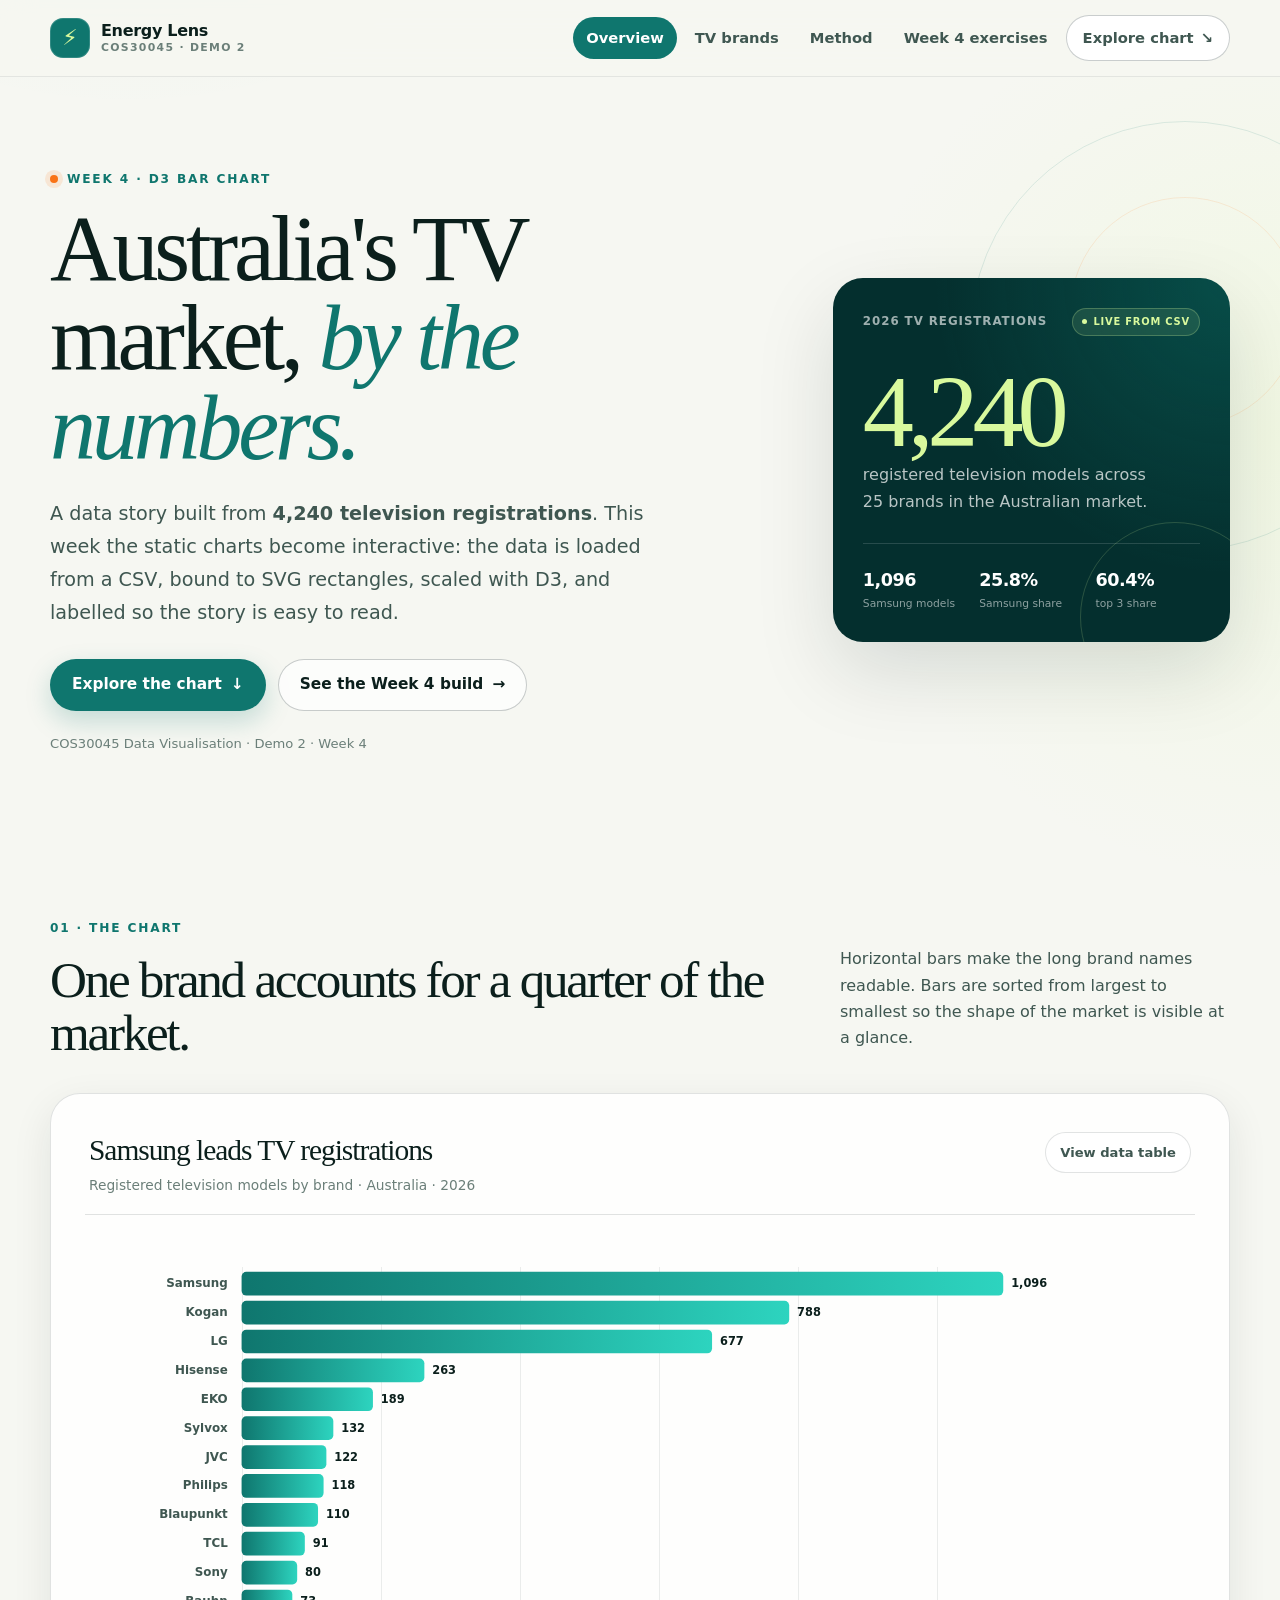
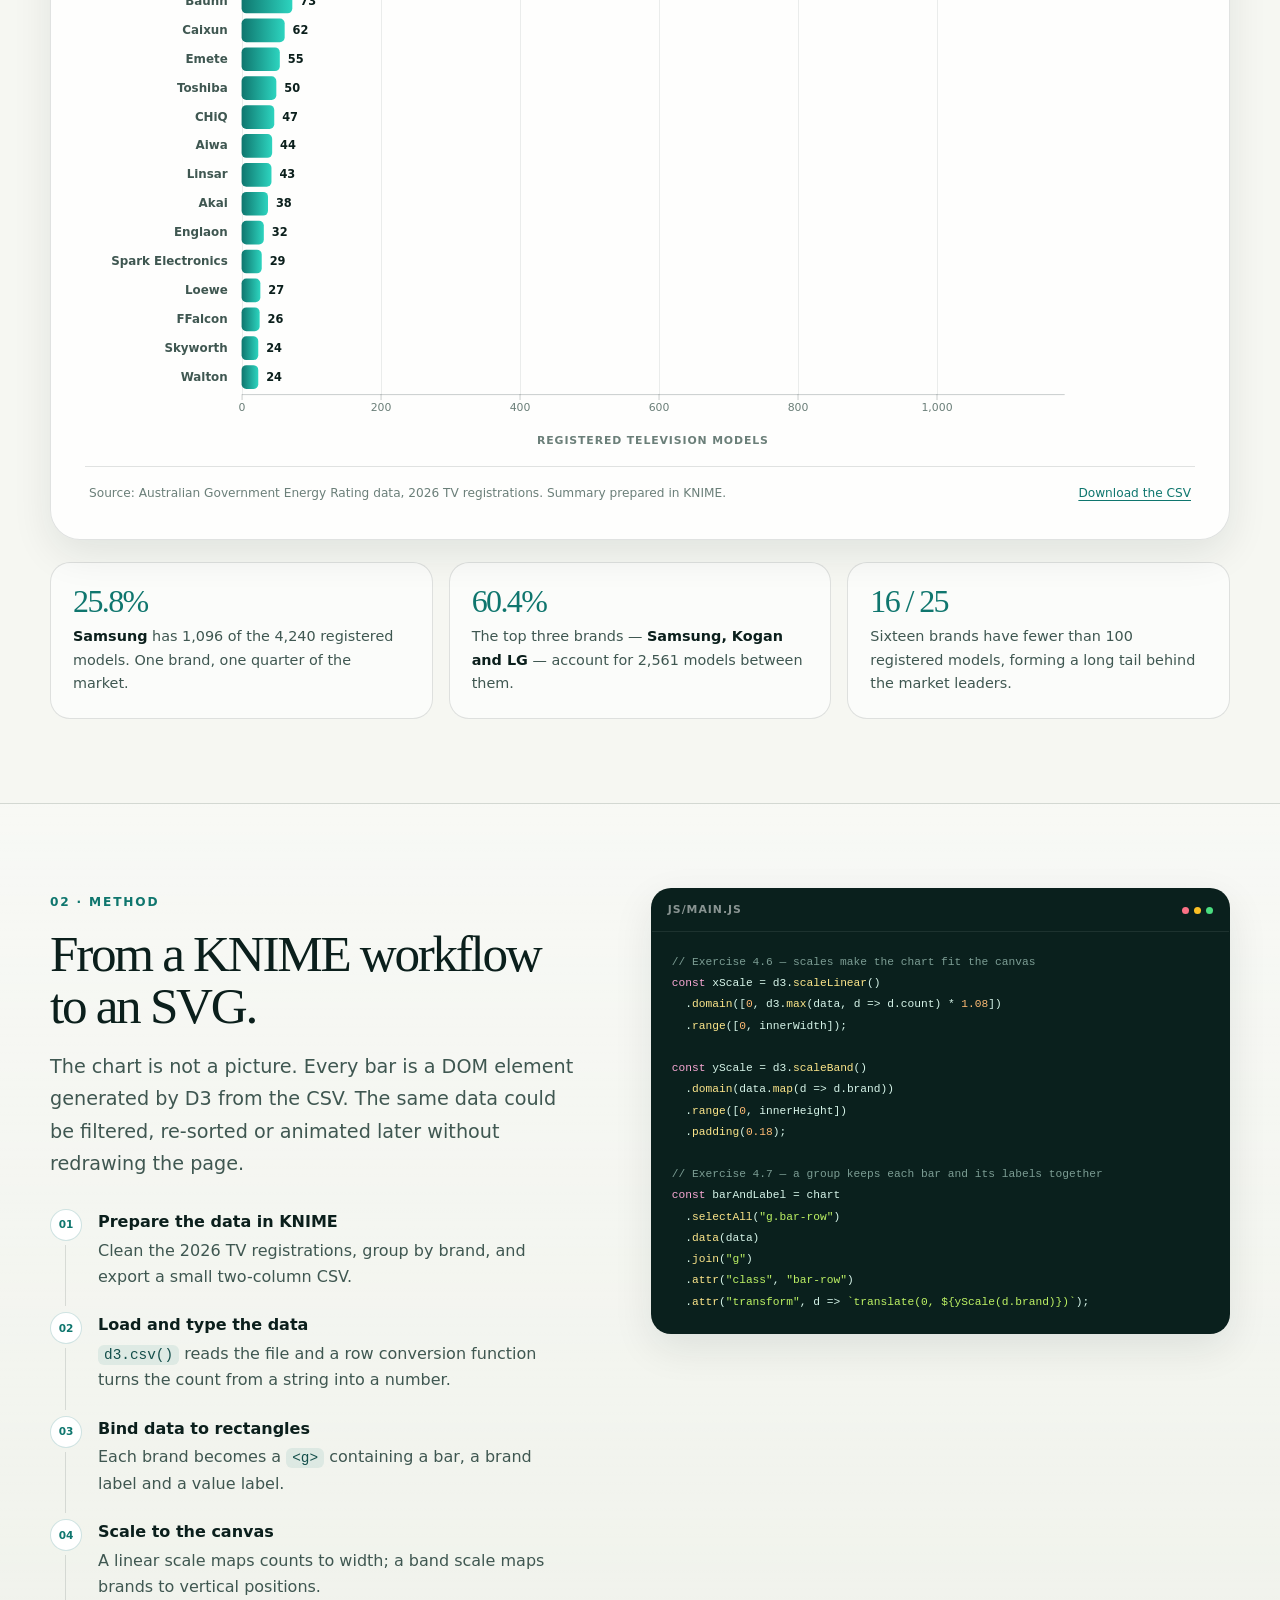
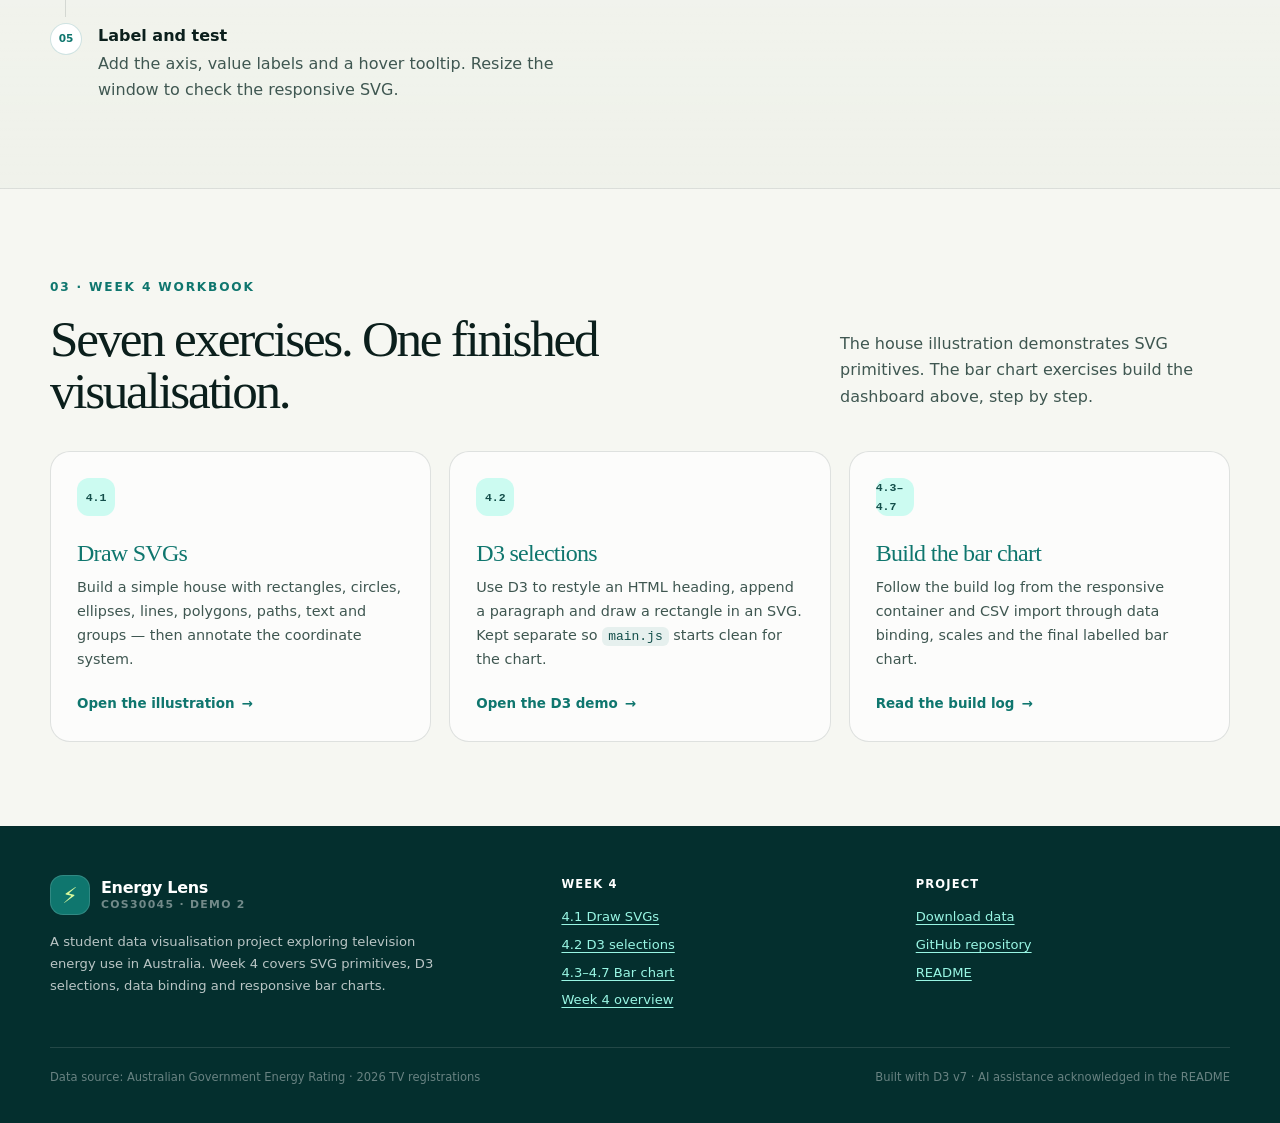
==== index.html @ c4603242 "Add dashboard, Week 4 workbook hub and documentation" ====
<!DOCTYPE html>
<html lang="en">
<head>
  <meta charset="UTF-8">
  <meta name="viewport" content="width=device-width, initial-scale=1.0">
  <meta name="description" content="Energy Lens — a COS30045 Data Visualisation project exploring television energy registrations in Australia with D3.">
  <title>Energy Lens | Australia's TV market in data</title>
  <link rel="stylesheet" href="style.css">
  <link rel="icon" href="assets/favicon.svg" type="image/svg+xml">
</head>
<body>
  <a class="skip-link" href="#main">Skip to content</a>

  <header class="site-header">
    <div class="container nav">
      <a class="brand" href="index.html" aria-label="Energy Lens home">
        <span class="brand-mark" aria-hidden="true">⚡</span>
        <span>
          <span class="brand-name">Energy Lens</span>
          <span class="brand-sub">COS30045 · Demo 2</span>
        </span>
      </a>
      <nav class="nav-links" aria-label="Primary navigation">
        <a href="#overview" aria-current="page">Overview</a>
        <a href="#brand-chart">TV brands</a>
        <a href="#method">Method</a>
        <a href="exercises/index.html">Week 4 exercises</a>
        <a class="nav-cta" href="#brand-chart">Explore chart <span aria-hidden="true">↘</span></a>
      </nav>
    </div>
  </header>

  <main id="main">
    <!-- ======================================================
         Hero
         ====================================================== -->
    <section class="hero" id="overview">
      <div class="container hero-grid">
        <div>
          <p class="eyebrow"><span class="pulse-dot" aria-hidden="true"></span> Week 4 · D3 bar chart</p>
          <h1>Australia's TV market, <em>by the numbers.</em></h1>
          <p class="hero-copy">
            A data story built from <strong>4,240 television registrations</strong>. This week the static
            charts become interactive: the data is loaded from a CSV, bound to SVG rectangles, scaled
            with D3, and labelled so the story is easy to read.
          </p>
          <div class="hero-actions">
            <a class="button button-primary" href="#brand-chart">Explore the chart <span aria-hidden="true">↓</span></a>
            <a class="button button-ghost" href="exercises/index.html">See the Week 4 build <span aria-hidden="true">→</span></a>
          </div>
          <p class="hero-note">COS30045 Data Visualisation · Demo 2 · Week 4</p>
        </div>

        <aside class="hero-card" aria-label="Dataset summary">
          <div class="hero-card-top">
            <span>2026 TV registrations</span>
            <span class="status-pill">Live from CSV</span>
          </div>
          <div class="hero-big-number" id="hero-total">4,240</div>
          <p>registered television models across <span id="hero-brand-count">25</span> brands in the Australian market.</p>
          <div class="mini-stats">
            <div>
              <span id="hero-top-count">1,096</span>
              <small>Samsung models</small>
            </div>
            <div>
              <span id="hero-top-share">25.8%</span>
              <small>Samsung share</small>
            </div>
            <div>
              <span id="hero-top3-share">60.4%</span>
              <small>top 3 share</small>
            </div>
          </div>
        </aside>
      </div>
    </section>

    <!-- ======================================================
         Chart
         ====================================================== -->
    <section class="section" id="brand-chart">
      <div class="container">
        <div class="section-heading">
          <div>
            <p class="section-kicker">01 · The chart</p>
            <h2>One brand accounts for a quarter of the market.</h2>
          </div>
          <p class="section-lede">
            Horizontal bars make the long brand names readable. Bars are sorted from largest to
            smallest so the shape of the market is visible at a glance.
          </p>
        </div>

        <figure class="chart-card">
          <div class="chart-header">
            <div>
              <h3>Samsung leads TV registrations</h3>
              <p>Registered television models by brand · Australia · 2026</p>
            </div>
            <div class="chart-actions">
              <button class="chip-button" id="toggle-table" type="button" aria-expanded="false" aria-controls="data-table-wrap">
                View data table
              </button>
            </div>
          </div>

          <div class="responsive-svg-container" id="chart-container">
            <div class="chart-loading" id="chart-loading">Loading TV registration data…</div>
          </div>

          <div class="chart-tooltip" id="chart-tooltip" role="status" aria-live="polite"></div>

          <div class="data-table-wrap" id="data-table-wrap" hidden></div>

          <figcaption>
            <span>Source: Australian Government Energy Rating data, 2026 TV registrations. Summary prepared in KNIME.</span>
            <a href="data/tvBrandCount.csv" download>Download the CSV</a>
          </figcaption>
        </figure>

        <div class="insight-grid">
          <article class="insight-card">
            <span class="insight-number">25.8%</span>
            <p><strong>Samsung</strong> has 1,096 of the 4,240 registered models. One brand, one quarter of the market.</p>
          </article>
          <article class="insight-card">
            <span class="insight-number">60.4%</span>
            <p>The top three brands — <strong>Samsung, Kogan and LG</strong> — account for 2,561 models between them.</p>
          </article>
          <article class="insight-card">
            <span class="insight-number">16 / 25</span>
            <p>Sixteen brands have fewer than 100 registered models, forming a long tail behind the market leaders.</p>
          </article>
        </div>
      </div>
    </section>

    <!-- ======================================================
         Method
         ====================================================== -->
    <section class="section section-alt" id="method">
      <div class="container method-grid">
        <div>
          <p class="section-kicker">02 · Method</p>
          <h2>From a KNIME workflow to an SVG.</h2>
          <p class="lede">
            The chart is not a picture. Every bar is a DOM element generated by D3 from the CSV.
            The same data could be filtered, re-sorted or animated later without redrawing the page.
          </p>

          <ol class="process-list">
            <li>
              <strong>Prepare the data in KNIME</strong>
              Clean the 2026 TV registrations, group by brand, and export a small two-column CSV.
            </li>
            <li>
              <strong>Load and type the data</strong>
              <code>d3.csv()</code> reads the file and a row conversion function turns the count from a string into a number.
            </li>
            <li>
              <strong>Bind data to rectangles</strong>
              Each brand becomes a <code>&lt;g&gt;</code> containing a bar, a brand label and a value label.
            </li>
            <li>
              <strong>Scale to the canvas</strong>
              A linear scale maps counts to width; a band scale maps brands to vertical positions.
            </li>
            <li>
              <strong>Label and test</strong>
              Add the axis, value labels and a hover tooltip. Resize the window to check the responsive SVG.
            </li>
          </ol>
        </div>

        <div class="code-card">
          <div class="code-card-top">
            <span>js/main.js</span>
            <span class="code-dots" aria-hidden="true"><i></i><i></i><i></i></span>
          </div>
          <pre><code><span class="code-comment">// Exercise 4.6 — scales make the chart fit the canvas</span>
<span class="code-keyword">const</span> xScale = d3.<span class="code-function">scaleLinear</span>()
  .<span class="code-function">domain</span>([<span class="code-number">0</span>, d3.<span class="code-function">max</span>(data, d =&gt; d.count) * <span class="code-number">1.08</span>])
  .<span class="code-function">range</span>([<span class="code-number">0</span>, innerWidth]);

<span class="code-keyword">const</span> yScale = d3.<span class="code-function">scaleBand</span>()
  .<span class="code-function">domain</span>(data.<span class="code-function">map</span>(d =&gt; d.brand))
  .<span class="code-function">range</span>([<span class="code-number">0</span>, innerHeight])
  .<span class="code-function">padding</span>(<span class="code-number">0.18</span>);

<span class="code-comment">// Exercise 4.7 — a group keeps each bar and its labels together</span>
<span class="code-keyword">const</span> barAndLabel = chart
  .<span class="code-function">selectAll</span>(<span class="code-string">"g.bar-row"</span>)
  .<span class="code-function">data</span>(data)
  .<span class="code-function">join</span>(<span class="code-string">"g"</span>)
  .<span class="code-function">attr</span>(<span class="code-string">"class"</span>, <span class="code-string">"bar-row"</span>)
  .<span class="code-function">attr</span>(<span class="code-string">"transform"</span>, d =&gt; <span class="code-string">`translate(0, ${yScale(d.brand)})`</span>);</code></pre>
        </div>
      </div>
    </section>

    <!-- ======================================================
         Week 4 exercise cards
         ====================================================== -->
    <section class="section" id="exercises">
      <div class="container">
        <div class="section-heading">
          <div>
            <p class="section-kicker">03 · Week 4 workbook</p>
            <h2>Seven exercises. One finished visualisation.</h2>
          </div>
          <p class="section-lede">
            The house illustration demonstrates SVG primitives. The bar chart exercises build the
            dashboard above, step by step.
          </p>
        </div>

        <div class="exercise-grid">
          <a class="exercise-card" href="exercises/exercise-4.1.html">
            <span class="exercise-number">4.1</span>
            <h3>Draw SVGs</h3>
            <p>Build a simple house with rectangles, circles, ellipses, lines, polygons, paths, text and groups — then annotate the coordinate system.</p>
            <span class="card-link">Open the illustration</span>
          </a>

          <a class="exercise-card" href="exercises/exercise-4.2.html">
            <span class="exercise-number">4.2</span>
            <h3>D3 selections</h3>
            <p>Use D3 to restyle an HTML heading, append a paragraph and draw a rectangle in an SVG. Kept separate so <code>main.js</code> starts clean for the chart.</p>
            <span class="card-link">Open the D3 demo</span>
          </a>

          <a class="exercise-card" href="exercises/exercise-4.3-4.7.html">
            <span class="exercise-number">4.3–4.7</span>
            <h3>Build the bar chart</h3>
            <p>Follow the build log from the responsive container and CSV import through data binding, scales and the final labelled bar chart.</p>
            <span class="card-link">Read the build log</span>
          </a>
        </div>
      </div>
    </section>
  </main>

  <footer class="site-footer">
    <div class="container">
      <div class="footer-grid">
        <div>
          <a class="brand" href="index.html">
            <span class="brand-mark" aria-hidden="true">⚡</span>
            <span>
              <span class="brand-name">Energy Lens</span>
              <span class="brand-sub">COS30045 · Demo 2</span>
            </span>
          </a>
          <p>
            A student data visualisation project exploring television energy use in Australia.
            Week 4 covers SVG primitives, D3 selections, data binding and responsive bar charts.
          </p>
        </div>
        <div>
          <h4>Week 4</h4>
          <ul>
            <li><a href="exercises/exercise-4.1.html">4.1 Draw SVGs</a></li>
            <li><a href="exercises/exercise-4.2.html">4.2 D3 selections</a></li>
            <li><a href="exercises/exercise-4.3-4.7.html">4.3–4.7 Bar chart</a></li>
            <li><a href="exercises/index.html">Week 4 overview</a></li>
          </ul>
        </div>
        <div>
          <h4>Project</h4>
          <ul>
            <li><a href="data/tvBrandCount.csv" download>Download data</a></li>
            <li><a href="https://github.com/hung7405/COS30045-Data-Viz-demo-2" target="_blank" rel="noreferrer">GitHub repository</a></li>
            <li><a href="README.md">README</a></li>
          </ul>
        </div>
      </div>
      <div class="footer-bottom">
        <span>Data source: Australian Government Energy Rating · 2026 TV registrations</span>
        <span>Built with D3 v7 · AI assistance acknowledged in the README</span>
      </div>
    </div>
  </footer>

  <script src="js/d3.v7.min.js"></script>
  <script src="js/main.js"></script>
</body>
</html>
---- style.css ----
/* ============================================================
   COS30045 Data Visualisation — Demo 2
   Shared styles for the Energy Lens site and Week 4 exercises
   ============================================================ */

:root {
  --ink: #0b1f1c;
  --ink-soft: #3f5751;
  --ink-faint: #6b7f79;
  --paper: #f6f7f2;
  --paper-deep: #ecefe6;
  --white: #ffffff;
  --teal-950: #042f2e;
  --teal-900: #134e4a;
  --teal-700: #0f766e;
  --teal-500: #14b8a6;
  --teal-200: #99f6e4;
  --teal-100: #ccfbf1;
  --lime: #d9f99d;
  --lime-deep: #a3e635;
  --orange: #f97316;
  --orange-soft: #ffedd5;
  --sky: #e0f2fe;
  --line: rgba(11, 31, 28, 0.12);
  --line-strong: rgba(11, 31, 28, 0.22);
  --shadow-sm: 0 1px 2px rgba(11, 31, 28, 0.05);
  --shadow-md: 0 14px 40px rgba(11, 31, 28, 0.09);
  --shadow-lg: 0 30px 80px rgba(11, 31, 28, 0.13);
  --radius-sm: 12px;
  --radius-md: 20px;
  --radius-lg: 30px;
  --font-sans: "Segoe UI Variable", "Segoe UI", system-ui, -apple-system, BlinkMacSystemFont, Arial, sans-serif;
  --font-display: Georgia, "Times New Roman", serif;
  --font-mono: "Cascadia Code", "SFMono-Regular", Consolas, "Liberation Mono", monospace;
  --max-width: 1180px;
}

*,
*::before,
*::after {
  box-sizing: border-box;
}

html {
  scroll-behavior: smooth;
  scroll-padding-top: 92px;
}

body {
  margin: 0;
  background:
    radial-gradient(circle at 10% -10%, rgba(20, 184, 166, 0.09), transparent 34rem),
    radial-gradient(circle at 100% 10%, rgba(217, 249, 157, 0.18), transparent 28rem),
    var(--paper);
  color: var(--ink);
  font-family: var(--font-sans);
  font-size: 16px;
  line-height: 1.65;
  -webkit-font-smoothing: antialiased;
  text-rendering: optimizeLegibility;
}

img,
svg {
  max-width: 100%;
}

img {
  height: auto;
}

a {
  color: var(--teal-700);
  text-decoration-thickness: 1px;
  text-underline-offset: 3px;
}

a:hover {
  color: var(--teal-900);
}

button,
input,
select {
  font: inherit;
}

:focus-visible {
  outline: 3px solid var(--orange);
  outline-offset: 3px;
}

.container {
  width: min(var(--max-width), calc(100% - 40px));
  margin-inline: auto;
}

.skip-link {
  position: absolute;
  top: -100px;
  left: 16px;
  z-index: 200;
  padding: 10px 16px;
  border-radius: 999px;
  background: var(--ink);
  color: var(--white);
  text-decoration: none;
}

.skip-link:focus {
  top: 16px;
  color: var(--white);
}

/* ------------------------------------------------------------
   Header and navigation
   ------------------------------------------------------------ */

.site-header {
  position: sticky;
  top: 0;
  z-index: 100;
  border-bottom: 1px solid rgba(11, 31, 28, 0.08);
  background: rgba(246, 247, 242, 0.86);
  backdrop-filter: blur(16px);
  -webkit-backdrop-filter: blur(16px);
}

.nav {
  display: flex;
  min-height: 76px;
  align-items: center;
  justify-content: space-between;
  gap: 24px;
}

.brand {
  display: inline-flex;
  align-items: center;
  gap: 11px;
  color: var(--ink);
  text-decoration: none;
  line-height: 1.05;
}

.brand-mark {
  display: grid;
  width: 40px;
  height: 40px;
  place-items: center;
  border-radius: 13px;
  background: var(--teal-700);
  color: var(--lime);
  font-size: 22px;
  box-shadow: inset 0 0 0 1px rgba(255, 255, 255, 0.14);
}

.brand-name {
  display: block;
  font-weight: 750;
  letter-spacing: -0.02em;
}

.brand-sub {
  display: block;
  margin-top: 2px;
  color: var(--ink-faint);
  font-size: 0.68rem;
  font-weight: 600;
  letter-spacing: 0.12em;
  text-transform: uppercase;
}

.nav-links {
  display: flex;
  align-items: center;
  gap: 5px;
}

.nav-links a {
  padding: 9px 13px;
  border-radius: 999px;
  color: var(--ink-soft);
  font-size: 0.92rem;
  font-weight: 600;
  text-decoration: none;
  transition: background 160ms ease, color 160ms ease;
}

.nav-links a:hover {
  background: rgba(15, 118, 110, 0.08);
  color: var(--teal-900);
}

.nav-links a[aria-current="page"] {
  background: var(--teal-700);
  color: var(--white);
}

.nav-cta {
  display: inline-flex;
  align-items: center;
  gap: 7px;
  padding: 10px 16px !important;
  border: 1px solid var(--line-strong);
  background: var(--white);
}

/* ------------------------------------------------------------
   Typography and shared blocks
   ------------------------------------------------------------ */

.eyebrow,
.section-kicker {
  display: inline-flex;
  align-items: center;
  gap: 9px;
  margin: 0 0 16px;
  color: var(--teal-700);
  font-size: 0.76rem;
  font-weight: 800;
  letter-spacing: 0.15em;
  text-transform: uppercase;
}

.pulse-dot {
  width: 8px;
  height: 8px;
  border-radius: 999px;
  background: var(--orange);
  box-shadow: 0 0 0 5px rgba(249, 115, 22, 0.13);
}

h1,
h2,
h3,
h4,
p {
  margin-top: 0;
}

h1,
h2 {
  font-family: var(--font-display);
  font-weight: 500;
  letter-spacing: -0.045em;
}

h1 {
  margin-bottom: 24px;
  font-size: clamp(3rem, 7.2vw, 6.15rem);
  line-height: 0.97;
}

h1 em {
  color: var(--teal-700);
  font-style: italic;
}

h2 {
  margin-bottom: 18px;
  font-size: clamp(2rem, 4vw, 3.45rem);
  line-height: 1.02;
}

h3 {
  margin-bottom: 8px;
  font-size: 1.24rem;
  line-height: 1.25;
  letter-spacing: -0.02em;
}

.lede {
  max-width: 62ch;
  color: var(--ink-soft);
  font-size: clamp(1.05rem, 1.5vw, 1.22rem);
  line-height: 1.7;
}

.muted {
  color: var(--ink-faint);
}

.section {
  padding: 84px 0;
}

.section-tight {
  padding: 56px 0;
}

.section-alt {
  border-block: 1px solid var(--line);
  background:
    linear-gradient(180deg, rgba(255, 255, 255, 0.62), rgba(255, 255, 255, 0.18)),
    var(--paper-deep);
}

.section-heading {
  display: flex;
  align-items: end;
  justify-content: space-between;
  gap: 40px;
  margin-bottom: 34px;
}

.section-heading h2 {
  max-width: 780px;
  margin-bottom: 0;
}

.section-heading .section-lede {
  max-width: 390px;
  margin: 0 0 7px;
  color: var(--ink-soft);
}

.section-heading--stack {
  display: block;
}

.section-heading--stack .section-lede {
  margin-top: 18px;
}

/* ------------------------------------------------------------
   Buttons and chips
   ------------------------------------------------------------ */

.button {
  display: inline-flex;
  min-height: 48px;
  align-items: center;
  justify-content: center;
  gap: 9px;
  padding: 12px 21px;
  border: 1px solid transparent;
  border-radius: 999px;
  font-size: 0.96rem;
  font-weight: 750;
  text-decoration: none;
  transition: transform 160ms ease, box-shadow 160ms ease, background 160ms ease;
}

.button:hover {
  transform: translateY(-2px);
}

.button-primary {
  background: var(--teal-700);
  color: var(--white);
  box-shadow: 0 10px 26px rgba(15, 118, 110, 0.22);
}

.button-primary:hover {
  background: var(--teal-900);
  color: var(--white);
  box-shadow: 0 14px 32px rgba(15, 118, 110, 0.28);
}

.button-ghost {
  border-color: var(--line-strong);
  background: rgba(255, 255, 255, 0.7);
  color: var(--ink);
}

.button-ghost:hover {
  background: var(--white);
  color: var(--ink);
}

.chip-button {
  display: inline-flex;
  align-items: center;
  gap: 8px;
  padding: 9px 14px;
  border: 1px solid var(--line);
  border-radius: 999px;
  background: var(--white);
  color: var(--ink-soft);
  font-size: 0.82rem;
  font-weight: 750;
  cursor: pointer;
  transition: border-color 160ms ease, color 160ms ease, background 160ms ease;
}

.chip-button:hover {
  border-color: var(--teal-500);
  background: var(--teal-100);
  color: var(--teal-900);
}

.chip-button[aria-pressed="true"] {
  border-color: var(--teal-700);
  background: var(--teal-700);
  color: var(--white);
}

.tag {
  display: inline-flex;
  align-items: center;
  gap: 6px;
  padding: 5px 10px;
  border-radius: 999px;
  background: var(--teal-100);
  color: var(--teal-900);
  font-size: 0.7rem;
  font-weight: 800;
  letter-spacing: 0.06em;
  text-transform: uppercase;
}

.tag--orange {
  background: var(--orange-soft);
  color: #9a3412;
}

.tag--lime {
  background: var(--lime);
  color: #365314;
}

/* ------------------------------------------------------------
   Hero
   ------------------------------------------------------------ */

.hero {
  position: relative;
  overflow: hidden;
  padding: 88px 0 76px;
}

.hero::before {
  position: absolute;
  top: 44px;
  right: -120px;
  width: 430px;
  height: 430px;
  border: 1px solid rgba(15, 118, 110, 0.12);
  border-radius: 50%;
  content: "";
  pointer-events: none;
}

.hero::after {
  position: absolute;
  top: 120px;
  right: -20px;
  width: 230px;
  height: 230px;
  border: 1px solid rgba(249, 115, 22, 0.12);
  border-radius: 50%;
  content: "";
  pointer-events: none;
}

.hero-grid {
  position: relative;
  z-index: 1;
  display: grid;
  grid-template-columns: minmax(0, 1.28fr) minmax(300px, 0.72fr);
  align-items: center;
  gap: clamp(36px, 6vw, 88px);
}

.hero-copy {
  max-width: 640px;
  margin-bottom: 30px;
  color: var(--ink-soft);
  font-size: clamp(1.04rem, 1.5vw, 1.22rem);
  line-height: 1.72;
}

.hero-actions {
  display: flex;
  flex-wrap: wrap;
  gap: 12px;
}

.hero-note {
  margin: 22px 0 0;
  color: var(--ink-faint);
  font-size: 0.82rem;
}

.hero-card {
  position: relative;
  overflow: hidden;
  padding: 30px;
  border-radius: var(--radius-lg);
  background:
    radial-gradient(circle at 100% 0%, rgba(20, 184, 166, 0.22), transparent 55%),
    var(--teal-950);
  color: var(--white);
  box-shadow: var(--shadow-lg);
}

.hero-card::after {
  position: absolute;
  right: -40px;
  bottom: -70px;
  width: 190px;
  height: 190px;
  border: 1px solid rgba(217, 249, 157, 0.18);
  border-radius: 50%;
  content: "";
}

.hero-card-top {
  display: flex;
  align-items: center;
  justify-content: space-between;
  gap: 12px;
  color: rgba(255, 255, 255, 0.62);
  font-size: 0.74rem;
  font-weight: 750;
  letter-spacing: 0.08em;
  text-transform: uppercase;
}

.status-pill {
  display: inline-flex;
  align-items: center;
  gap: 6px;
  padding: 5px 9px;
  border: 1px solid rgba(217, 249, 157, 0.24);
  border-radius: 999px;
  background: rgba(217, 249, 157, 0.1);
  color: var(--lime);
  font-size: 0.62rem;
  letter-spacing: 0.08em;
  white-space: nowrap;
}

.status-pill::before {
  width: 5px;
  height: 5px;
  border-radius: 999px;
  background: var(--lime);
  content: "";
}

.hero-big-number {
  margin: 30px 0 4px;
  color: var(--lime);
  font-family: var(--font-display);
  font-size: clamp(4.3rem, 9vw, 6.4rem);
  font-weight: 500;
  letter-spacing: -0.06em;
  line-height: 0.9;
}

.hero-card p {
  max-width: 30ch;
  margin-bottom: 28px;
  color: rgba(255, 255, 255, 0.72);
}

.mini-stats {
  position: relative;
  z-index: 1;
  display: grid;
  grid-template-columns: repeat(3, 1fr);
  gap: 12px;
  padding-top: 22px;
  border-top: 1px solid rgba(255, 255, 255, 0.14);
}

.mini-stats span {
  display: block;
  color: var(--white);
  font-size: 1.1rem;
  font-weight: 800;
  letter-spacing: -0.03em;
}

.mini-stats small {
  display: block;
  margin-top: 2px;
  color: rgba(255, 255, 255, 0.55);
  font-size: 0.67rem;
  line-height: 1.35;
}

/* ------------------------------------------------------------
   Chart
   ------------------------------------------------------------ */

.chart-card {
  position: relative;
  margin: 0;
  padding: clamp(18px, 3vw, 34px);
  border: 1px solid var(--line);
  border-radius: var(--radius-lg);
  background: rgba(255, 255, 255, 0.82);
  box-shadow: var(--shadow-md);
}

.chart-header {
  display: flex;
  align-items: start;
  justify-content: space-between;
  gap: 24px;
  margin-bottom: 8px;
  padding: 4px 4px 18px;
  border-bottom: 1px solid var(--line);
}

.chart-header h3 {
  margin-bottom: 5px;
  font-family: var(--font-display);
  font-size: clamp(1.45rem, 2.3vw, 2rem);
  font-weight: 500;
  letter-spacing: -0.035em;
}

.chart-header p {
  margin: 0;
  color: var(--ink-faint);
  font-size: 0.86rem;
}

.chart-actions {
  display: flex;
  flex-wrap: wrap;
  justify-content: end;
  gap: 8px;
}

.responsive-svg-container {
  width: 100%;
  max-width: 1200px;
  margin-inline: auto;
}

#chart-container {
  position: relative;
  min-height: 320px;
  padding-top: 6px;
}

#bar-chart {
  display: block;
  width: 100%;
  height: auto;
  overflow: visible;
}

.chart-loading {
  display: grid;
  min-height: 360px;
  place-items: center;
  color: var(--ink-faint);
  font-size: 0.92rem;
}

.chart-loading::before {
  width: 28px;
  height: 28px;
  margin-bottom: 12px;
  border: 2px solid var(--teal-100);
  border-top-color: var(--teal-700);
  border-radius: 50%;
  content: "";
  animation: spin 800ms linear infinite;
}

.chart-error {
  padding: 24px;
  border: 1px solid #fecaca;
  border-radius: var(--radius-sm);
  background: #fef2f2;
  color: #991b1b;
}

@keyframes spin {
  to {
    transform: rotate(360deg);
  }
}

.chart-card figcaption {
  display: flex;
  flex-wrap: wrap;
  justify-content: space-between;
  gap: 8px 24px;
  margin-top: 4px;
  padding: 16px 4px 2px;
  border-top: 1px solid var(--line);
  color: var(--ink-faint);
  font-size: 0.76rem;
}

.chart-tooltip {
  position: absolute;
  z-index: 20;
  max-width: 230px;
  padding: 10px 12px;
  border: 1px solid rgba(11, 31, 28, 0.08);
  border-radius: 10px;
  background: var(--ink);
  color: var(--white);
  box-shadow: var(--shadow-md);
  font-size: 0.78rem;
  line-height: 1.45;
  opacity: 0;
  pointer-events: none;
  transform: translateY(-6px);
  transition: opacity 120ms ease, transform 120ms ease;
}

.chart-tooltip.is-visible {
  opacity: 1;
  transform: translateY(0);
}

.chart-tooltip strong {
  color: var(--lime);
}

/* D3-generated SVG styles */

.axis text {
  fill: var(--ink-faint);
  font-family: var(--font-sans);
  font-size: 11px;
}

.axis .domain {
  stroke: var(--line-strong);
}

.axis .tick line {
  stroke: var(--line-strong);
}

.grid line {
  stroke: rgba(11, 31, 28, 0.08);
  shape-rendering: crispEdges;
}

.grid .domain {
  display: none;
}

.axis-label {
  fill: var(--ink-faint);
  font-family: var(--font-sans);
  font-size: 11px;
  font-weight: 700;
  letter-spacing: 0.08em;
  text-transform: uppercase;
}

.bar-row .bar {
  fill: url(#barGradient);
  transition: opacity 160ms ease, filter 160ms ease;
}

.bar-row .bar:hover,
.bar-row.is-active .bar {
  filter: brightness(1.12) saturate(1.08);
}

.bar-row .bar-label {
  fill: var(--ink-soft);
  font-family: var(--font-sans);
  font-size: 12px;
  font-weight: 650;
}

.bar-row .bar-value {
  fill: var(--ink);
  font-family: var(--font-sans);
  font-size: 11.5px;
  font-weight: 750;
}

.bar-row.is-active .bar-label,
.bar-row.is-active .bar-value {
  fill: var(--teal-900);
}

/* Data table */

.data-table-wrap {
  margin-top: 18px;
  padding: 4px;
  border-top: 1px solid var(--line);
}

.data-table-wrap h4 {
  margin: 16px 4px 10px;
  font-size: 0.85rem;
  letter-spacing: 0.06em;
  text-transform: uppercase;
}

.table-scroll {
  overflow-x: auto;
}

.data-table {
  width: 100%;
  border-collapse: collapse;
  font-size: 0.85rem;
}

.data-table th,
.data-table td {
  padding: 9px 12px;
  border-bottom: 1px solid var(--line);
  text-align: left;
  white-space: nowrap;
}

.data-table th {
  color: var(--ink-faint);
  font-size: 0.7rem;
  letter-spacing: 0.08em;
  text-transform: uppercase;
}

.data-table td:nth-child(2),
.data-table td:nth-child(3),
.data-table th:nth-child(2),
.data-table th:nth-child(3) {
  text-align: right;
}

.data-table tbody tr:hover {
  background: rgba(20, 184, 166, 0.06);
}

/* Insight cards */

.insight-grid {
  display: grid;
  grid-template-columns: repeat(3, 1fr);
  gap: 16px;
  margin-top: 22px;
}

.insight-card {
  padding: 22px;
  border: 1px solid var(--line);
  border-radius: var(--radius-md);
  background: rgba(255, 255, 255, 0.58);
}

.insight-card .insight-number {
  display: block;
  margin-bottom: 8px;
  color: var(--teal-700);
  font-family: var(--font-display);
  font-size: 2rem;
  letter-spacing: -0.05em;
  line-height: 1;
}

.insight-card p {
  margin: 0;
  color: var(--ink-soft);
  font-size: 0.9rem;
}

.insight-card strong {
  color: var(--ink);
}

/* ------------------------------------------------------------
   Method
   ------------------------------------------------------------ */

.method-grid {
  display: grid;
  grid-template-columns: minmax(0, 0.95fr) minmax(0, 1.05fr);
  align-items: start;
  gap: clamp(34px, 6vw, 80px);
}

.process-list {
  margin: 28px 0 0;
  padding: 0;
  list-style: none;
  counter-reset: process;
}

.process-list li {
  position: relative;
  padding: 0 0 22px 48px;
  color: var(--ink-soft);
  counter-increment: process;
}

.process-list li::before {
  position: absolute;
  top: 0;
  left: 0;
  display: grid;
  width: 32px;
  height: 32px;
  place-items: center;
  border: 1px solid rgba(15, 118, 110, 0.2);
  border-radius: 999px;
  background: var(--white);
  color: var(--teal-700);
  content: counter(process, decimal-leading-zero);
  font-size: 0.66rem;
  font-weight: 800;
}

.process-list li::after {
  position: absolute;
  top: 36px;
  bottom: 6px;
  left: 15px;
  width: 1px;
  background: var(--line);
  content: "";
}

.process-list li:last-child {
  padding-bottom: 0;
}

.process-list li:last-child::after {
  display: none;
}

.process-list strong {
  display: block;
  margin-bottom: 2px;
  color: var(--ink);
}

.code-card {
  overflow: hidden;
  border: 1px solid rgba(11, 31, 28, 0.14);
  border-radius: var(--radius-md);
  background: #0a201d;
  box-shadow: var(--shadow-md);
}

.code-card-top {
  display: flex;
  align-items: center;
  justify-content: space-between;
  gap: 12px;
  padding: 12px 16px;
  border-bottom: 1px solid rgba(255, 255, 255, 0.08);
  color: rgba(255, 255, 255, 0.52);
  font-size: 0.68rem;
  font-weight: 700;
  letter-spacing: 0.09em;
  text-transform: uppercase;
}

.code-dots {
  display: inline-flex;
  gap: 5px;
}

.code-dots i {
  width: 7px;
  height: 7px;
  border-radius: 999px;
  background: rgba(255, 255, 255, 0.18);
}

.code-dots i:first-child {
  background: #fb7185;
}

.code-dots i:nth-child(2) {
  background: #fbbf24;
}

.code-dots i:nth-child(3) {
  background: #4ade80;
}

pre {
  margin: 0;
  overflow-x: auto;
  padding: 20px;
  color: #d7f5ea;
  font-family: var(--font-mono);
  font-size: 0.78rem;
  line-height: 1.7;
  tab-size: 2;
}

code {
  font-family: var(--font-mono);
  font-size: 0.9em;
}

p code,
li code,
td code {
  padding: 2px 6px;
  border-radius: 6px;
  background: rgba(15, 118, 110, 0.09);
  color: var(--teal-900);
}

.code-keyword {
  color: #f9a8d4;
}

.code-function {
  color: #fde68a;
}

.code-string {
  color: #bef264;
}

.code-comment {
  color: #7c9d94;
}

.code-number {
  color: #fdba74;
}

/* ------------------------------------------------------------
   Exercise cards
   ------------------------------------------------------------ */

.exercise-grid {
  display: grid;
  grid-template-columns: repeat(3, 1fr);
  gap: 18px;
}

.exercise-card {
  position: relative;
  display: flex;
  min-height: 100%;
  flex-direction: column;
  padding: 26px;
  border: 1px solid var(--line);
  border-radius: var(--radius-md);
  background: rgba(255, 255, 255, 0.66);
  text-decoration: none;
  transition: transform 180ms ease, box-shadow 180ms ease, border-color 180ms ease;
}

.exercise-card:hover {
  border-color: rgba(15, 118, 110, 0.32);
  box-shadow: var(--shadow-md);
  color: inherit;
  transform: translateY(-4px);
}

.exercise-card .exercise-number {
  display: inline-grid;
  width: 38px;
  height: 38px;
  margin-bottom: 22px;
  place-items: center;
  border-radius: 12px;
  background: var(--teal-100);
  color: var(--teal-900);
  font-family: var(--font-mono);
  font-size: 0.72rem;
  font-weight: 800;
}

.exercise-card h3 {
  margin-bottom: 8px;
  font-family: var(--font-display);
  font-size: 1.5rem;
  font-weight: 500;
  letter-spacing: -0.03em;
}

.exercise-card p {
  flex: 1;
  margin-bottom: 22px;
  color: var(--ink-soft);
  font-size: 0.9rem;
}

.exercise-card .card-link {
  display: inline-flex;
  align-items: center;
  gap: 7px;
  color: var(--teal-700);
  font-size: 0.84rem;
  font-weight: 800;
}

.exercise-card .card-link::after {
  content: "→";
  transition: transform 160ms ease;
}

.exercise-card:hover .card-link::after {
  transform: translateX(4px);
}

/* ------------------------------------------------------------
   Footer
   ------------------------------------------------------------ */

.site-footer {
  padding: 48px 0 36px;
  border-top: 1px solid var(--line);
  background: var(--teal-950);
  color: rgba(255, 255, 255, 0.72);
}

.footer-grid {
  display: grid;
  grid-template-columns: 1.2fr 0.8fr 0.8fr;
  gap: 40px;
}

.site-footer .brand {
  margin-bottom: 16px;
  color: var(--white);
}

.site-footer .brand-sub {
  color: rgba(255, 255, 255, 0.44);
}

.site-footer p {
  max-width: 46ch;
  margin-bottom: 0;
  font-size: 0.82rem;
}

.site-footer h4 {
  margin-bottom: 12px;
  color: var(--white);
  font-size: 0.72rem;
  letter-spacing: 0.1em;
  text-transform: uppercase;
}

.site-footer ul {
  margin: 0;
  padding: 0;
  list-style: none;
  font-size: 0.82rem;
}

.site-footer li + li {
  margin-top: 6px;
}

.site-footer a {
  color: var(--teal-200);
}

.site-footer a:hover {
  color: var(--lime);
}

.footer-bottom {
  display: flex;
  flex-wrap: wrap;
  justify-content: space-between;
  gap: 12px;
  margin-top: 36px;
  padding-top: 20px;
  border-top: 1px solid rgba(255, 255, 255, 0.12);
  color: rgba(255, 255, 255, 0.4);
  font-size: 0.72rem;
}

/* ------------------------------------------------------------
   Exercise page shared styles
   ------------------------------------------------------------ */

.exercise-hero {
  padding: 66px 0 48px;
}

.exercise-hero h1 {
  max-width: 900px;
  font-size: clamp(2.8rem, 6vw, 5.3rem);
}

.exercise-hero .lede {
  max-width: 760px;
}

.exercise-meta {
  display: flex;
  flex-wrap: wrap;
  gap: 8px;
  margin-top: 24px;
}

.exercise-layout {
  display: grid;
  grid-template-columns: minmax(0, 1fr) 270px;
  align-items: start;
  gap: 54px;
}

.exercise-content {
  min-width: 0;
}

.exercise-aside {
  position: sticky;
  top: 100px;
  padding: 22px;
  border: 1px solid var(--line);
  border-radius: var(--radius-md);
  background: rgba(255, 255, 255, 0.66);
}

.exercise-aside h3 {
  margin-bottom: 12px;
  font-size: 0.74rem;
  letter-spacing: 0.1em;
  text-transform: uppercase;
}

.exercise-aside ol {
  margin: 0;
  padding-left: 18px;
  color: var(--ink-soft);
  font-size: 0.82rem;
}

.exercise-aside li + li {
  margin-top: 8px;
}

.exercise-aside a {
  color: var(--ink-soft);
  text-decoration: none;
}

.exercise-aside a:hover {
  color: var(--teal-700);
}

.exercise-section {
  margin-bottom: 64px;
  scroll-margin-top: 100px;
}

.exercise-section > h2 {
  margin-bottom: 18px;
  font-size: clamp(1.7rem, 3vw, 2.45rem);
}

.exercise-section > h3 {
  margin-top: 32px;
}

.exercise-section p {
  max-width: 72ch;
  color: var(--ink-soft);
}

.step-label {
  display: inline-flex;
  align-items: center;
  gap: 8px;
  margin-bottom: 10px;
  color: var(--orange);
  font-size: 0.7rem;
  font-weight: 800;
  letter-spacing: 0.1em;
  text-transform: uppercase;
}

.note {
  padding: 18px 20px;
  border: 1px solid rgba(15, 118, 110, 0.2);
  border-left: 4px solid var(--teal-500);
  border-radius: 0 var(--radius-sm) var(--radius-sm) 0;
  background: rgba(204, 251, 241, 0.36);
  color: var(--ink-soft);
  font-size: 0.88rem;
}

.note strong {
  color: var(--ink);
}

.note--orange {
  border-color: rgba(249, 115, 22, 0.24);
  border-left-color: var(--orange);
  background: rgba(255, 237, 213, 0.42);
}

.svg-frame {
  position: relative;
  overflow: hidden;
  padding: 18px;
  border: 1px solid var(--line);
  border-radius: var(--radius-lg);
  background:
    linear-gradient(45deg, rgba(11, 31, 28, 0.025) 25%, transparent 25%, transparent 75%, rgba(11, 31, 28, 0.025) 75%),
    linear-gradient(45deg, rgba(11, 31, 28, 0.025) 25%, transparent 25%, transparent 75%, rgba(11, 31, 28, 0.025) 75%);
  background-position: 0 0, 10px 10px;
  background-size: 20px 20px;
  box-shadow: var(--shadow-md);
}

.svg-frame svg {
  display: block;
  width: 100%;
  height: auto;
  border-radius: calc(var(--radius-lg) - 12px);
}

.svg-toolbar {
  display: flex;
  flex-wrap: wrap;
  align-items: center;
  justify-content: space-between;
  gap: 12px;
  margin-bottom: 14px;
}

.svg-toolbar p {
  margin: 0;
  color: var(--ink-faint);
  font-size: 0.78rem;
}

.legend {
  display: flex;
  flex-wrap: wrap;
  gap: 7px;
  margin-top: 16px;
}

.legend span {
  padding: 5px 10px;
  border: 1px solid var(--line);
  border-radius: 999px;
  background: rgba(255, 255, 255, 0.7);
  color: var(--ink-soft);
  font-family: var(--font-mono);
  font-size: 0.68rem;
}

/* SVG house styles */

.house-svg {
  background: #e0f2fe;
}

.house-svg .window-pane {
  fill: #bae6fd;
  stroke: #7c2d12;
  stroke-width: 3;
}

.house-svg .window-mullion {
  stroke: #7c2d12;
  stroke-width: 2;
}

.house-svg .window-group {
  transition: filter 220ms ease;
}

.house-svg.show-window-highlight .window-group {
  filter: drop-shadow(0 0 8px rgba(249, 115, 22, 0.95));
}

.house-svg.show-window-highlight .window-pane {
  fill: #fde68a;
  stroke: #f97316;
  stroke-width: 5;
}

.house-svg .annotation-layer {
  display: none;
}

.house-svg.show-annotations .annotation-layer {
  display: inline;
}

.house-svg .coordinate-grid line {
  stroke: #0f766e;
  stroke-width: 0.8;
  stroke-dasharray: 4 6;
  opacity: 0.18;
}

.house-svg .coordinate-grid text {
  fill: #0f766e;
  font-family: var(--font-mono);
  font-size: 9px;
  opacity: 0.7;
}

.house-svg .callout-leader {
  fill: none;
  stroke: #ea580c;
  stroke-width: 1.5;
  stroke-dasharray: 4 3;
}

.house-svg .callout-point {
  fill: #f97316;
  stroke: #ffffff;
  stroke-width: 1.5;
}

.house-svg .callout-box {
  fill: rgba(255, 255, 255, 0.94);
  stroke: #0f766e;
  stroke-width: 1.1;
  rx: 5;
}

.house-svg .callout-text {
  fill: #0b1f1c;
  font-family: var(--font-mono);
  font-size: 10.5px;
}

.house-svg .callout-title {
  fill: #0f766e;
  font-family: var(--font-sans);
  font-size: 10px;
  font-weight: 800;
  letter-spacing: 0.06em;
  text-transform: uppercase;
}

.house-svg .callout-dash {
  fill: none;
  stroke: #0f766e;
  stroke-width: 1.2;
  stroke-dasharray: 6 4;
  opacity: 0.8;
}

.screenshot {
  display: block;
  width: 100%;
  margin: 0;
  border: 1px solid var(--line);
  border-radius: var(--radius-md);
  background: var(--white);
  box-shadow: var(--shadow-md);
}

.screenshot-caption {
  margin-top: 10px;
  color: var(--ink-faint);
  font-size: 0.76rem;
}

.image-grid {
  display: grid;
  grid-template-columns: repeat(2, minmax(0, 1fr));
  gap: 18px;
}

.image-card {
  padding: 12px;
  border: 1px solid var(--line);
  border-radius: var(--radius-md);
  background: rgba(255, 255, 255, 0.7);
}

.image-card img {
  display: block;
  width: 100%;
  border-radius: 12px;
}

.image-card figcaption {
  padding: 10px 4px 2px;
  color: var(--ink-faint);
  font-size: 0.75rem;
}

.shape-table {
  width: 100%;
  border-collapse: collapse;
  margin-top: 20px;
  font-size: 0.82rem;
}

.shape-table th,
.shape-table td {
  padding: 10px 12px;
  border-bottom: 1px solid var(--line);
  text-align: left;
  vertical-align: top;
}

.shape-table th {
  color: var(--ink-faint);
  font-size: 0.68rem;
  letter-spacing: 0.08em;
  text-transform: uppercase;
}

.shape-table td:first-child {
  color: var(--teal-900);
  font-family: var(--font-mono);
  font-size: 0.76rem;
  white-space: nowrap;
}

.shape-table code {
  padding: 0;
  background: none;
  font-size: 0.76rem;
}

/* Exercise 4.2 demo */

.demo-panel {
  padding: clamp(22px, 4vw, 38px);
  border: 1px solid var(--line);
  border-radius: var(--radius-lg);
  background: var(--white);
  box-shadow: var(--shadow-md);
}

.demo-panel h2 {
  margin-bottom: 12px;
  font-size: clamp(1.8rem, 3vw, 2.4rem);
}

.demo-panel p {
  color: var(--ink-soft);
}

.demo-container {
  margin: 24px 0;
  padding: 20px;
  border: 1px dashed var(--line-strong);
  border-radius: var(--radius-sm);
  background: var(--paper);
}

.demo-svg-wrap {
  overflow: hidden;
  border: 1px solid var(--line);
  border-radius: var(--radius-sm);
  background: #f8fafc;
}

.demo-svg-wrap svg {
  display: block;
  width: 100%;
  max-width: 620px;
  height: auto;
  margin-inline: auto;
}

/* Week 4 hub */

.hub-hero {
  padding: 72px 0 52px;
}

.hub-hero h1 {
  max-width: 900px;
}

.hub-grid {
  display: grid;
  grid-template-columns: repeat(2, minmax(0, 1fr));
  gap: 18px;
}

.hub-card {
  padding: 28px;
  border: 1px solid var(--line);
  border-radius: var(--radius-md);
  background: rgba(255, 255, 255, 0.68);
}

.hub-card h3 {
  font-family: var(--font-display);
  font-size: 1.65rem;
  font-weight: 500;
  letter-spacing: -0.03em;
}

.hub-card p {
  color: var(--ink-soft);
}

.checklist {
  margin: 0;
  padding: 0;
  list-style: none;
}

.checklist li {
  position: relative;
  padding-left: 26px;
  color: var(--ink-soft);
  font-size: 0.9rem;
}

.checklist li + li {
  margin-top: 9px;
}

.checklist li::before {
  position: absolute;
  top: 2px;
  left: 0;
  display: grid;
  width: 17px;
  height: 17px;
  place-items: center;
  border-radius: 999px;
  background: var(--teal-100);
  color: var(--teal-900);
  content: "✓";
  font-size: 0.62rem;
  font-weight: 900;
}

/* ------------------------------------------------------------
   Responsive
   ------------------------------------------------------------ */

@media (max-width: 1000px) {
  .hero-grid,
  .method-grid {
    grid-template-columns: 1fr;
  }

  .hero-card {
    max-width: 560px;
  }

  .exercise-layout {
    grid-template-columns: 1fr;
    gap: 34px;
  }

  .exercise-aside {
    position: static;
    order: -1;
  }

  .exercise-aside ol {
    columns: 2;
    column-gap: 28px;
  }

  .footer-grid {
    grid-template-columns: 1fr 1fr;
  }
}

@media (max-width: 760px) {
  .container {
    width: min(var(--max-width), calc(100% - 28px));
  }

  .nav {
    min-height: 68px;
  }

  .nav-links a:not(.nav-cta) {
    display: none;
  }

  .hero {
    padding: 60px 0 50px;
  }

  .section {
    padding: 62px 0;
  }

  .section-heading {
    display: block;
  }

  .section-heading .section-lede {
    margin-top: 16px;
  }

  .insight-grid,
  .exercise-grid,
  .image-grid,
  .hub-grid {
    grid-template-columns: 1fr;
  }

  .chart-header {
    display: block;
  }

  .chart-actions {
    justify-content: start;
    margin-top: 14px;
  }

  .footer-grid {
    grid-template-columns: 1fr;
    gap: 26px;
  }

  .exercise-aside ol {
    columns: 1;
  }

  .shape-table {
    display: block;
    overflow-x: auto;
  }
}

@media (prefers-reduced-motion: reduce) {
  *,
  *::before,
  *::after {
    scroll-behavior: auto !important;
    transition-duration: 0.01ms !important;
    animation-duration: 0.01ms !important;
    animation-iteration-count: 1 !important;
  }
}
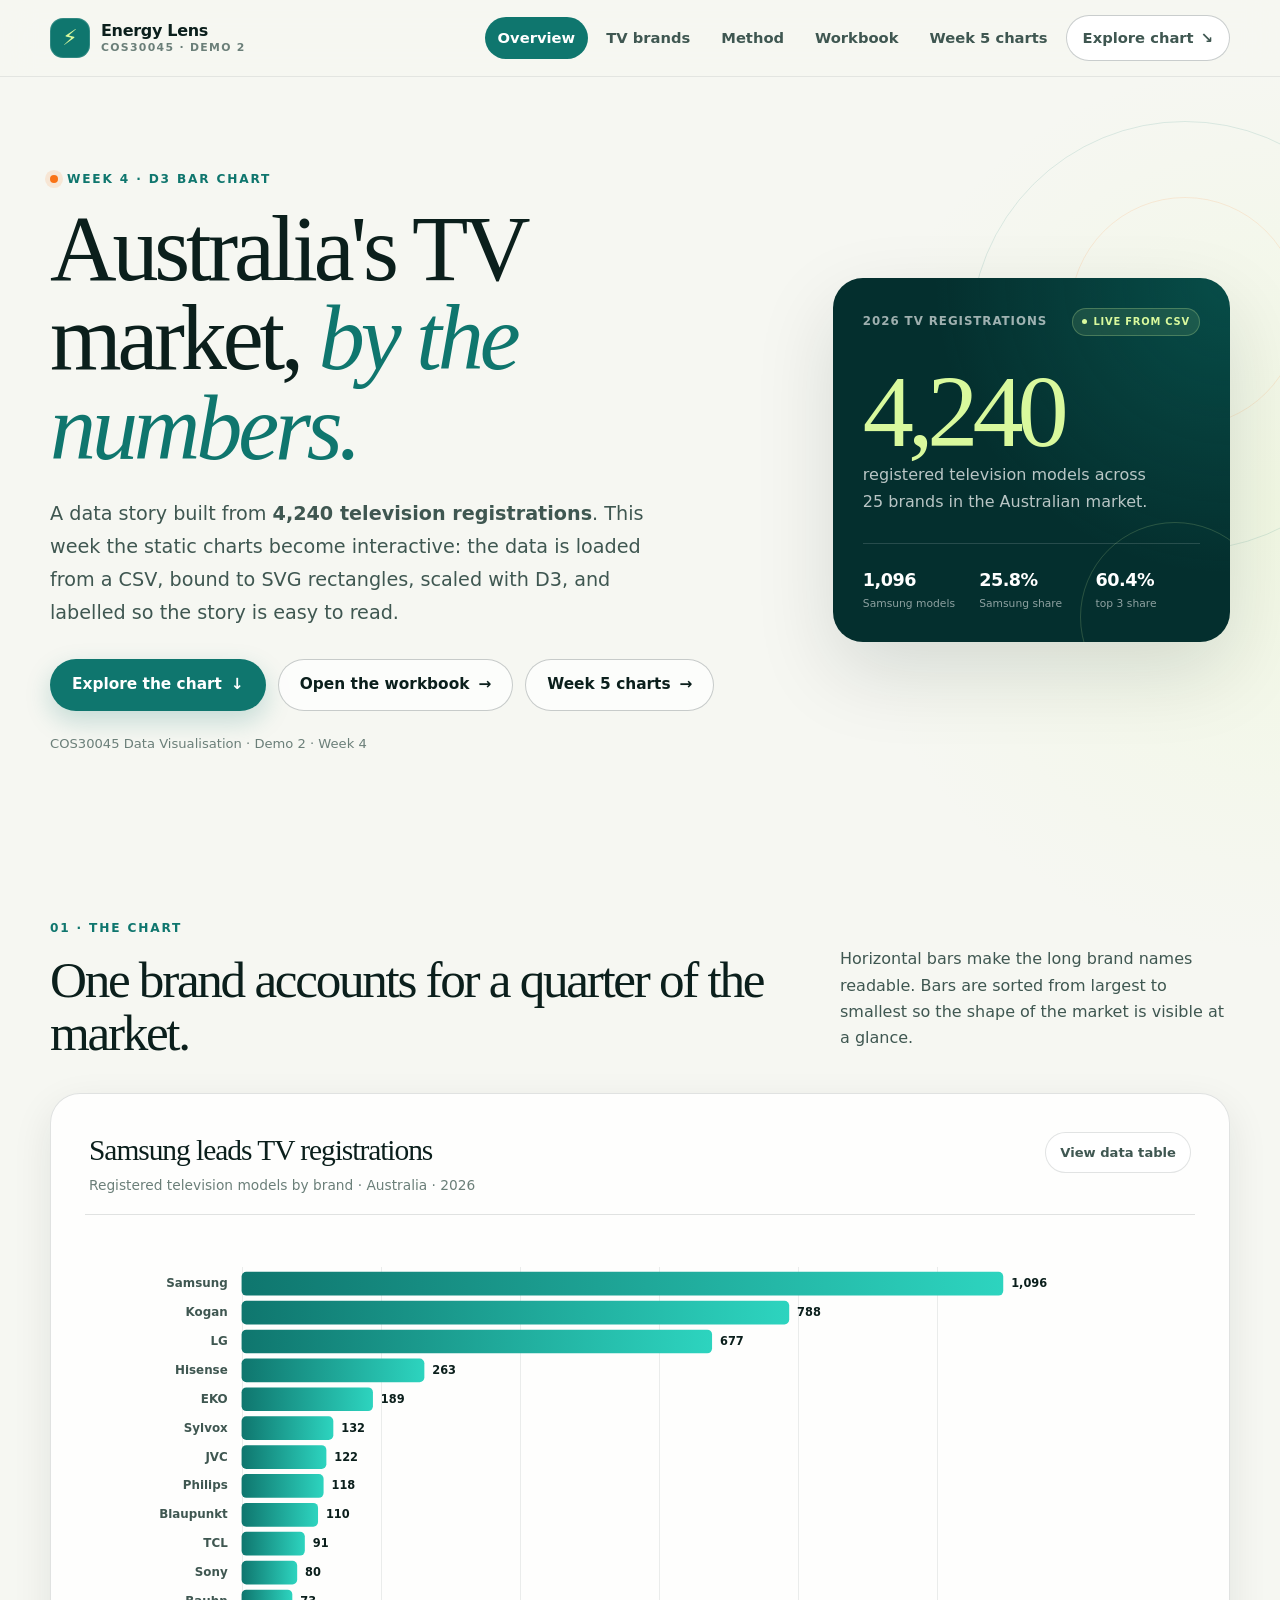
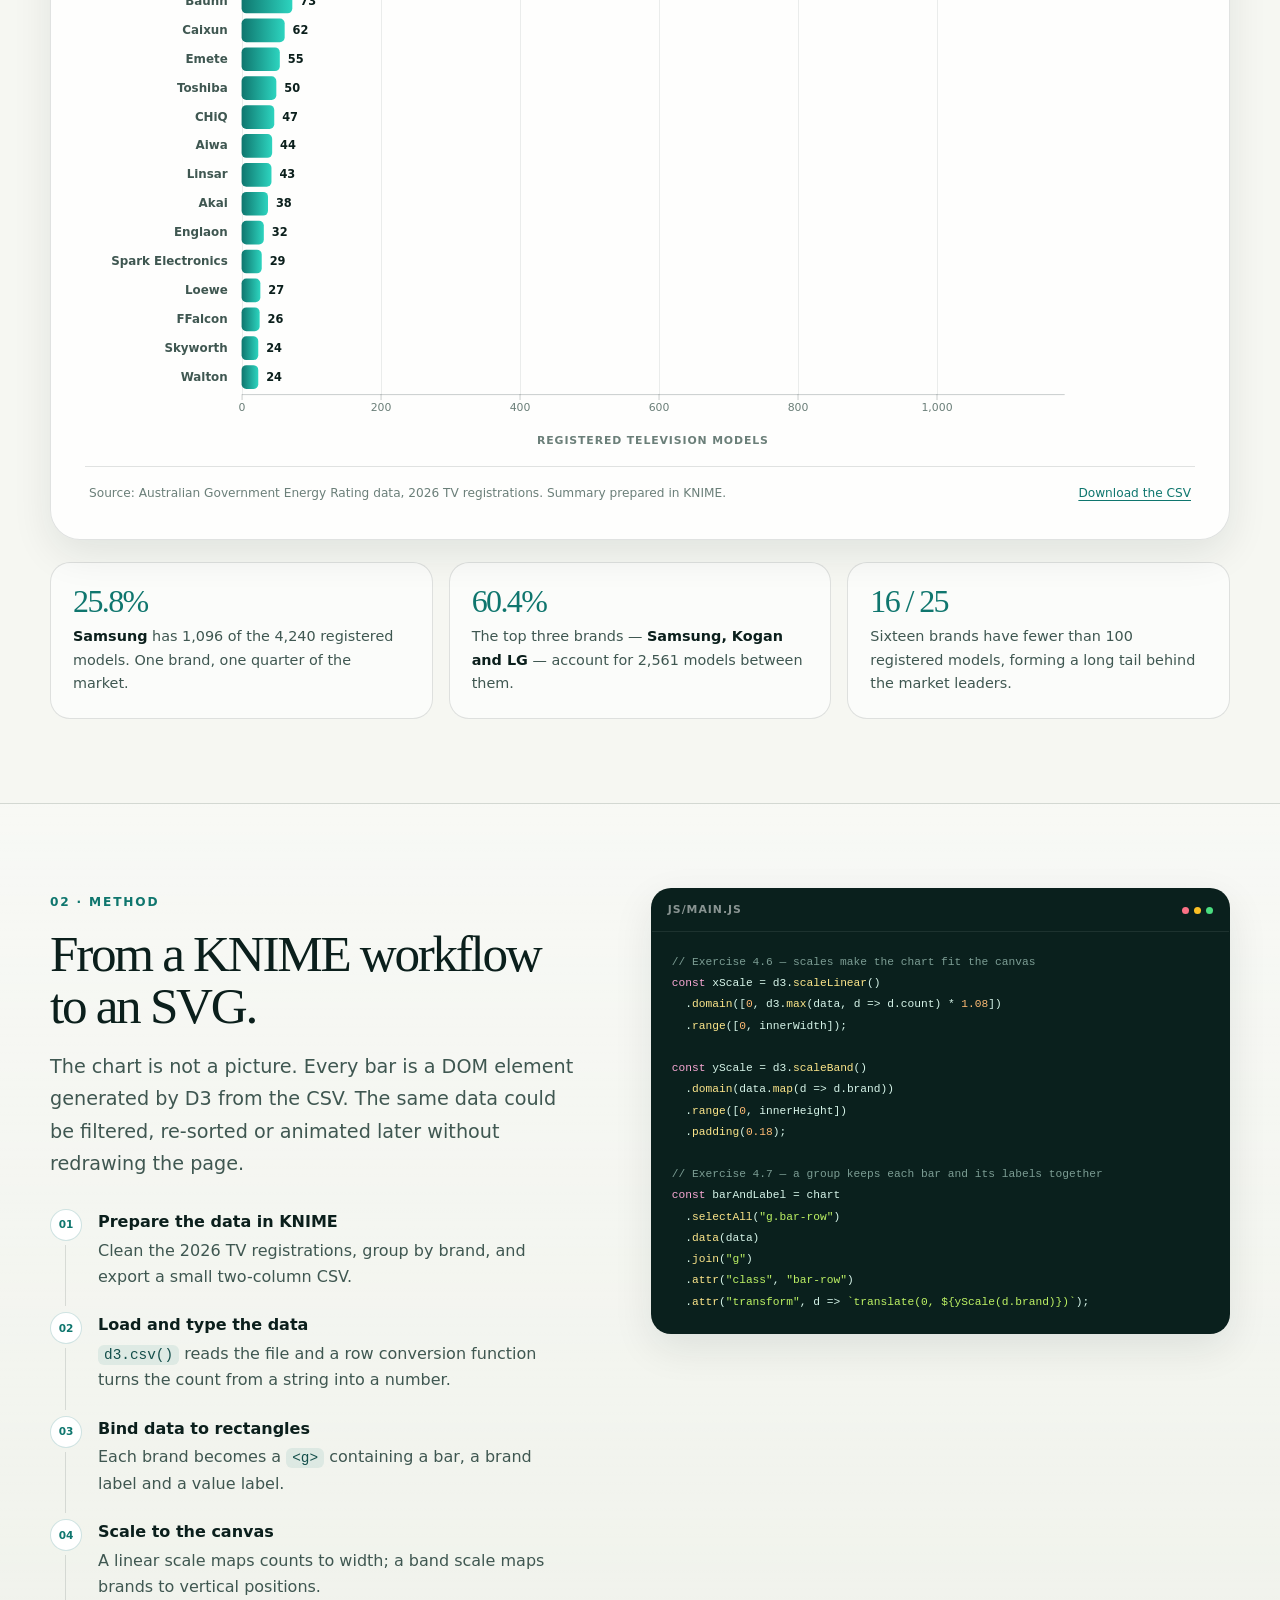
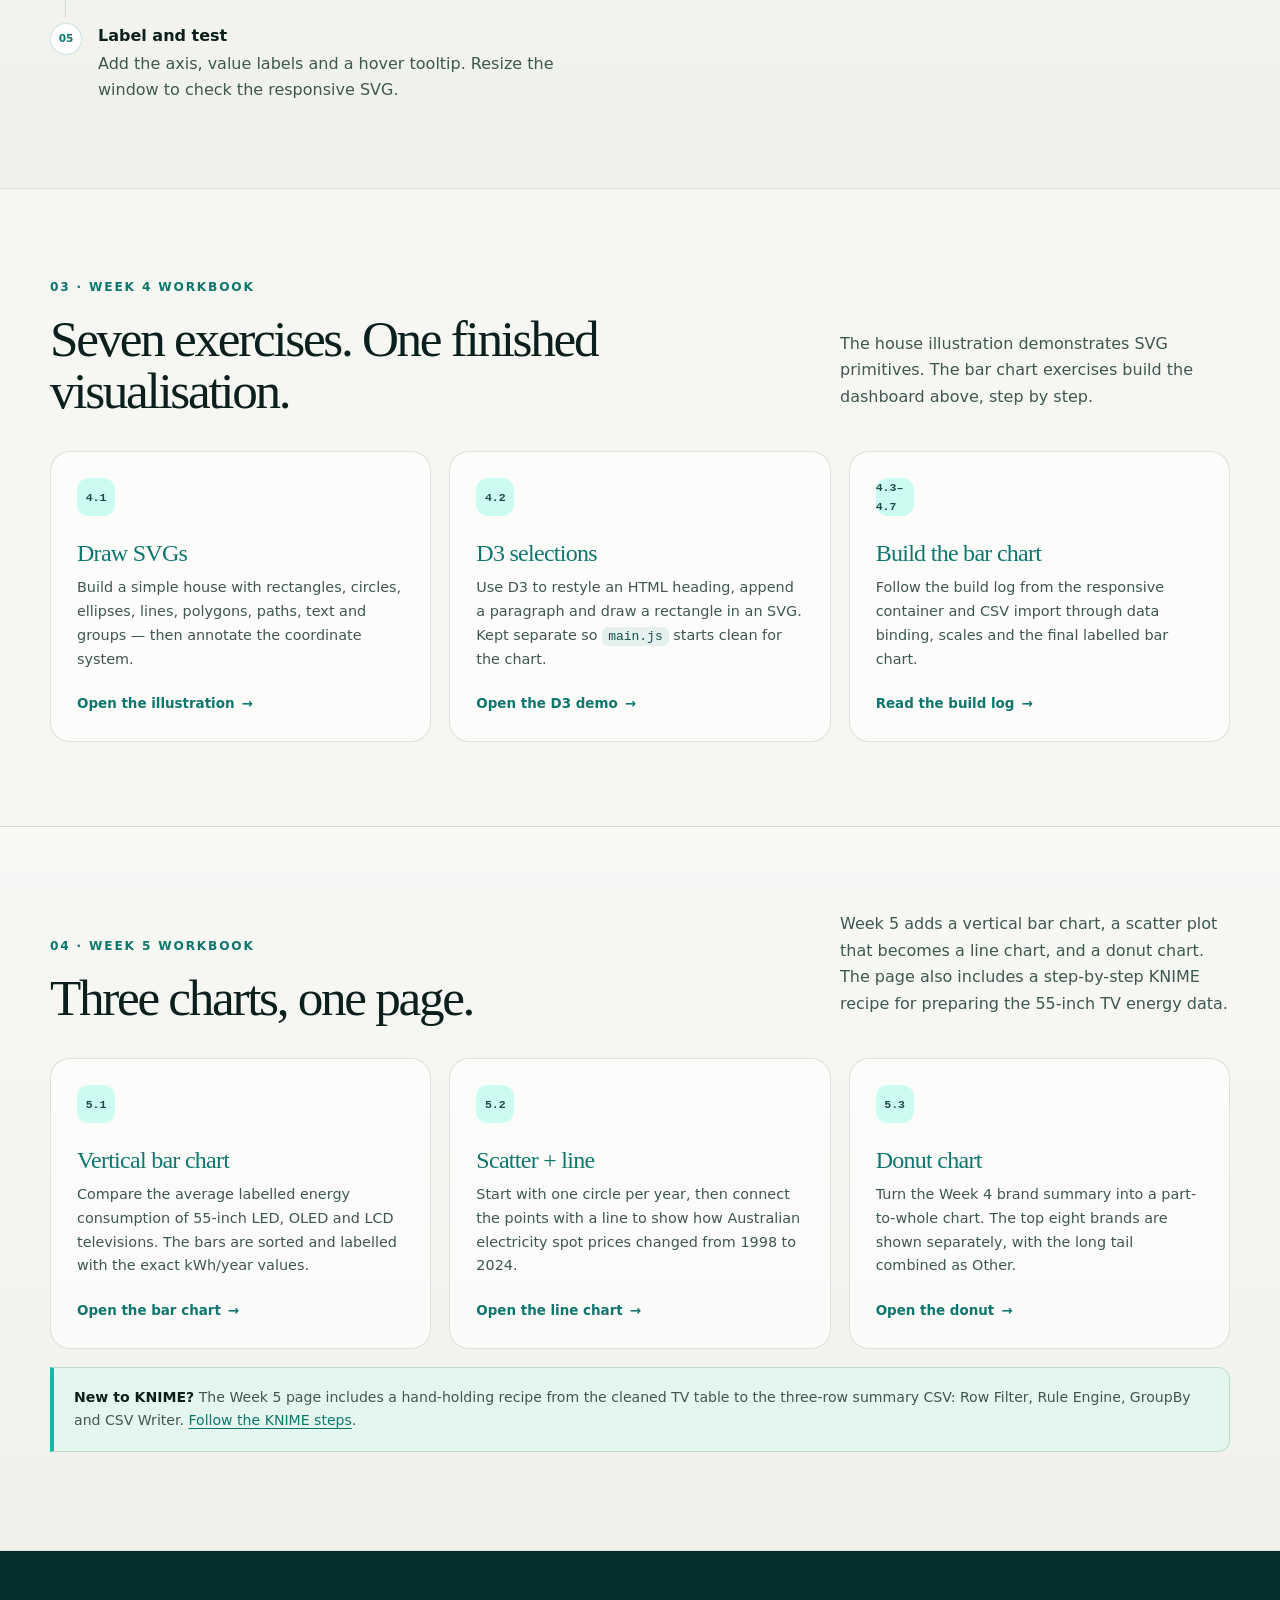
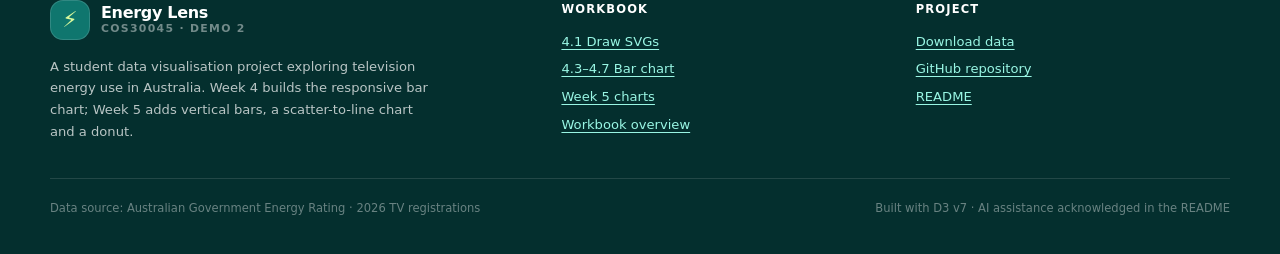
==== commit 4faef57e: "Add Week 5 multi-chart workbook and KNIME recipe" ====
--- a/index.html
+++ b/index.html
@@ -24,7 +24,8 @@
         <a href="#overview" aria-current="page">Overview</a>
         <a href="#brand-chart">TV brands</a>
         <a href="#method">Method</a>
-        <a href="exercises/index.html">Week 4 exercises</a>
+        <a href="exercises/index.html">Workbook</a>
+        <a href="exercises/exercise-5.html">Week 5 charts</a>
         <a class="nav-cta" href="#brand-chart">Explore chart <span aria-hidden="true">↘</span></a>
       </nav>
     </div>
@@ -46,7 +47,8 @@
           </p>
           <div class="hero-actions">
             <a class="button button-primary" href="#brand-chart">Explore the chart <span aria-hidden="true">↓</span></a>
-            <a class="button button-ghost" href="exercises/index.html">See the Week 4 build <span aria-hidden="true">→</span></a>
+            <a class="button button-ghost" href="exercises/index.html">Open the workbook <span aria-hidden="true">→</span></a>
+            <a class="button button-ghost" href="exercises/exercise-5.html">Week 5 charts <span aria-hidden="true">→</span></a>
           </div>
           <p class="hero-note">COS30045 Data Visualisation · Demo 2 · Week 4</p>
         </div>
@@ -239,6 +241,63 @@
         </div>
       </div>
     </section>
+
+    <!-- ======================================================
+         Week 5 exercise cards
+         ====================================================== -->
+    <section class="section section-alt" id="week5">
+      <div class="container">
+        <div class="section-heading">
+          <div>
+            <p class="section-kicker">04 · Week 5 workbook</p>
+            <h2>Three charts, one page.</h2>
+          </div>
+          <p class="section-lede">
+            Week 5 adds a vertical bar chart, a scatter plot that becomes a line chart, and a
+            donut chart. The page also includes a step-by-step KNIME recipe for preparing the
+            55-inch TV energy data.
+          </p>
+        </div>
+
+        <div class="exercise-grid">
+          <a class="exercise-card" href="exercises/exercise-5.html#bar">
+            <span class="exercise-number">5.1</span>
+            <h3>Vertical bar chart</h3>
+            <p>
+              Compare the average labelled energy consumption of 55-inch LED, OLED and LCD
+              televisions. The bars are sorted and labelled with the exact kWh/year values.
+            </p>
+            <span class="card-link">Open the bar chart</span>
+          </a>
+
+          <a class="exercise-card" href="exercises/exercise-5.html#line">
+            <span class="exercise-number">5.2</span>
+            <h3>Scatter + line</h3>
+            <p>
+              Start with one circle per year, then connect the points with a line to show how
+              Australian electricity spot prices changed from 1998 to 2024.
+            </p>
+            <span class="card-link">Open the line chart</span>
+          </a>
+
+          <a class="exercise-card" href="exercises/exercise-5.html#donut">
+            <span class="exercise-number">5.3</span>
+            <h3>Donut chart</h3>
+            <p>
+              Turn the Week 4 brand summary into a part-to-whole chart. The top eight brands are
+              shown separately, with the long tail combined as Other.
+            </p>
+            <span class="card-link">Open the donut</span>
+          </a>
+        </div>
+
+        <p class="note note--spaced">
+          <strong>New to KNIME?</strong> The Week 5 page includes a hand-holding recipe from the
+          cleaned TV table to the three-row summary CSV: Row Filter, Rule Engine, GroupBy and
+          CSV Writer. <a href="exercises/exercise-5.html#knime">Follow the KNIME steps</a>.
+        </p>
+      </div>
+    </section>
   </main>
 
   <footer class="site-footer">
@@ -254,16 +313,17 @@
           </a>
           <p>
             A student data visualisation project exploring television energy use in Australia.
-            Week 4 covers SVG primitives, D3 selections, data binding and responsive bar charts.
-          </p>
-        </div>
-        <div>
-          <h4>Week 4</h4>
+            Week 4 builds the responsive bar chart; Week 5 adds vertical bars, a scatter-to-line
+            chart and a donut.
+          </p>
+        </div>
+        <div>
+          <h4>Workbook</h4>
           <ul>
             <li><a href="exercises/exercise-4.1.html">4.1 Draw SVGs</a></li>
-            <li><a href="exercises/exercise-4.2.html">4.2 D3 selections</a></li>
             <li><a href="exercises/exercise-4.3-4.7.html">4.3–4.7 Bar chart</a></li>
-            <li><a href="exercises/index.html">Week 4 overview</a></li>
+            <li><a href="exercises/exercise-5.html">Week 5 charts</a></li>
+            <li><a href="exercises/index.html">Workbook overview</a></li>
           </ul>
         </div>
         <div>
--- a/style.css
+++ b/style.css
@@ -95,6 +95,18 @@
   margin-inline: auto;
 }
 
+.sr-only {
+  position: absolute;
+  width: 1px;
+  height: 1px;
+  padding: 0;
+  margin: -1px;
+  overflow: hidden;
+  clip: rect(0, 0, 0, 0);
+  white-space: nowrap;
+  border: 0;
+}
+
 .skip-link {
   position: absolute;
   top: -100px;
@@ -1295,6 +1307,30 @@
   background: rgba(255, 237, 213, 0.42);
 }
 
+.note--spaced {
+  margin-top: 18px;
+}
+
+.note--medium {
+  margin-top: 16px;
+}
+
+.note--tight {
+  margin-top: 8px;
+}
+
+.table-scroll--spaced {
+  margin-top: 12px;
+}
+
+.aside-heading {
+  margin-top: 24px;
+}
+
+.checklist--small {
+  font-size: 0.82rem;
+}
+
 .svg-frame {
   position: relative;
   overflow: hidden;
@@ -1583,6 +1619,22 @@
   border: 1px solid var(--line);
   border-radius: var(--radius-md);
   background: rgba(255, 255, 255, 0.68);
+}
+
+.hub-card--wide {
+  grid-column: 1 / -1;
+}
+
+.svg-toolbar--spaced {
+  margin-bottom: 16px;
+}
+
+.hero-actions--spaced {
+  margin-top: 24px;
+}
+
+.image-grid--spaced {
+  margin-top: 18px;
 }
 
 .hub-card h3 {
@@ -1630,6 +1682,390 @@
 }
 
 /* ------------------------------------------------------------
+   Week 5 — multi-chart page
+   ------------------------------------------------------------ */
+
+#bar-chart svg,
+#line-chart svg,
+#donut-chart svg {
+  display: block;
+  width: 100%;
+  height: auto;
+  overflow: visible;
+}
+
+.week5-overview {
+  display: grid;
+  grid-template-columns: repeat(3, minmax(0, 1fr));
+  gap: 16px;
+}
+
+.overview-card {
+  padding: 22px;
+  border: 1px solid var(--line);
+  border-radius: var(--radius-md);
+  background: rgba(255, 255, 255, 0.62);
+}
+
+.overview-card .step-label {
+  margin-bottom: 4px;
+}
+
+.overview-card h2 {
+  margin: 0 0 8px;
+  font-family: var(--font-display);
+  font-size: 1.35rem;
+  font-weight: 500;
+  letter-spacing: -0.03em;
+}
+
+.overview-card p {
+  margin: 0;
+  color: var(--ink-soft);
+  font-size: 0.86rem;
+}
+
+.overview-card a {
+  display: inline-block;
+  margin-top: 12px;
+  font-size: 0.8rem;
+  font-weight: 700;
+}
+
+/* Vertical bars (Exercise 5.1) */
+
+.vbar-layer .vbar {
+  transition: filter 160ms ease, opacity 160ms ease;
+}
+
+.vbar-layer .vbar-row:hover .vbar {
+  filter: brightness(1.08) saturate(1.06);
+}
+
+.vbar-value {
+  fill: var(--ink);
+  font-family: var(--font-sans);
+  font-size: 13px;
+  font-weight: 800;
+}
+
+.vbar-count {
+  fill: var(--ink-faint);
+  font-family: var(--font-sans);
+  font-size: 10px;
+  font-weight: 600;
+}
+
+/* Line and scatter (Exercise 5.2) */
+
+.line-area {
+  fill: rgba(20, 184, 166, 0.13);
+}
+
+.line-path {
+  fill: none;
+  stroke: var(--teal-700);
+  stroke-width: 2.5;
+  stroke-linecap: round;
+  stroke-linejoin: round;
+}
+
+.line-point {
+  fill: var(--white);
+  stroke: var(--teal-700);
+  stroke-width: 2;
+  transition: r 120ms ease;
+}
+
+.line-point:hover {
+  r: 5.5;
+}
+
+.line-end-label {
+  fill: var(--ink);
+  font-family: var(--font-sans);
+  font-size: 12px;
+  font-weight: 750;
+}
+
+.line-peak-dot {
+  fill: var(--orange);
+  stroke: var(--white);
+  stroke-width: 2;
+}
+
+.line-peak-label {
+  fill: var(--orange);
+  font-family: var(--font-sans);
+  font-size: 11px;
+  font-weight: 750;
+}
+
+/* Donut (Exercise 5.3) */
+
+.donut-layout {
+  display: grid;
+  grid-template-columns: minmax(0, 1.08fr) minmax(240px, 0.92fr);
+  align-items: center;
+  gap: clamp(20px, 4vw, 48px);
+}
+
+.donut-slice {
+  transition: opacity 160ms ease;
+}
+
+.donut-slice:hover {
+  opacity: 0.82;
+}
+
+.donut-slice-name {
+  fill: var(--white);
+  font-family: var(--font-sans);
+  font-size: 12px;
+  font-weight: 800;
+  letter-spacing: 0.02em;
+}
+
+.donut-slice-share {
+  fill: rgba(255, 255, 255, 0.9);
+  font-family: var(--font-sans);
+  font-size: 10px;
+  font-weight: 700;
+}
+
+.donut-center-value {
+  fill: var(--ink);
+  font-family: var(--font-display);
+  font-size: 2.2rem;
+  font-weight: 500;
+  letter-spacing: -0.04em;
+}
+
+.donut-center-label {
+  fill: var(--ink-soft);
+  font-family: var(--font-sans);
+  font-size: 11px;
+  font-weight: 700;
+  letter-spacing: 0.08em;
+  text-transform: uppercase;
+}
+
+.donut-center-sub {
+  fill: var(--ink-faint);
+  font-family: var(--font-sans);
+  font-size: 10px;
+  font-weight: 600;
+}
+
+.donut-legend {
+  display: grid;
+  gap: 9px;
+}
+
+.donut-legend-item {
+  display: grid;
+  grid-template-columns: 12px minmax(0, 1fr) auto auto;
+  gap: 10px;
+  align-items: center;
+  padding-bottom: 7px;
+  border-bottom: 1px solid var(--line);
+  font-size: 0.82rem;
+}
+
+.donut-legend-item:last-of-type {
+  border-bottom: 0;
+}
+
+.donut-swatch {
+  width: 12px;
+  height: 12px;
+  border-radius: 3px;
+}
+
+.donut-legend-name {
+  overflow: hidden;
+  color: var(--ink-soft);
+  font-weight: 650;
+  text-overflow: ellipsis;
+  white-space: nowrap;
+}
+
+.donut-legend-count {
+  color: var(--ink);
+  font-variant-numeric: tabular-nums;
+  font-weight: 700;
+}
+
+.donut-legend-share {
+  min-width: 44px;
+  color: var(--ink-faint);
+  font-variant-numeric: tabular-nums;
+  text-align: right;
+}
+
+.donut-legend-note {
+  grid-column: 1 / -1;
+  margin: 4px 0 0;
+  color: var(--ink-faint);
+  font-size: 0.72rem;
+  line-height: 1.45;
+}
+
+/* KNIME recipe */
+
+.knime-flow {
+  display: flex;
+  gap: 8px;
+  align-items: stretch;
+  margin: 22px 0 8px;
+  padding: 8px 0 14px;
+  overflow-x: auto;
+  scrollbar-width: thin;
+}
+
+.knime-node {
+  flex: 0 0 142px;
+  padding: 12px;
+  border: 1px solid var(--line);
+  border-radius: 12px;
+  background: rgba(255, 255, 255, 0.75);
+}
+
+.knime-node .knime-node-step {
+  display: block;
+  margin-bottom: 4px;
+  color: var(--orange);
+  font-size: 0.62rem;
+  font-weight: 800;
+  letter-spacing: 0.08em;
+  text-transform: uppercase;
+}
+
+.knime-node strong {
+  display: block;
+  font-size: 0.82rem;
+  line-height: 1.25;
+}
+
+.knime-node small {
+  display: block;
+  margin-top: 4px;
+  color: var(--ink-faint);
+  font-size: 0.7rem;
+  line-height: 1.35;
+}
+
+.knime-arrow {
+  flex: 0 0 auto;
+  align-self: center;
+  color: var(--ink-faint);
+  font-size: 1rem;
+}
+
+.knime-step {
+  display: grid;
+  grid-template-columns: 40px minmax(0, 1fr);
+  gap: 14px;
+  margin-top: 14px;
+  padding: 20px;
+  border: 1px solid var(--line);
+  border-radius: var(--radius-md);
+  background: rgba(255, 255, 255, 0.62);
+}
+
+.knime-step-number {
+  display: grid;
+  width: 32px;
+  height: 32px;
+  place-items: center;
+  border-radius: 50%;
+  background: var(--teal-700);
+  color: var(--lime);
+  font-size: 0.78rem;
+  font-weight: 800;
+}
+
+.knime-step h3 {
+  margin: 0 0 6px;
+  font-family: var(--font-sans);
+  font-size: 1rem;
+  letter-spacing: -0.01em;
+}
+
+.knime-step p {
+  max-width: none;
+  margin: 0 0 8px;
+  font-size: 0.88rem;
+}
+
+.knime-step ul,
+.knime-step ol {
+  margin: 6px 0 0;
+  padding-left: 20px;
+  color: var(--ink-soft);
+  font-size: 0.86rem;
+}
+
+.knime-step li + li {
+  margin-top: 5px;
+}
+
+.knime-settings {
+  display: grid;
+  gap: 6px;
+  margin: 10px 0 0;
+  padding: 12px 14px;
+  border-radius: 10px;
+  background: var(--paper-deep);
+  font-size: 0.82rem;
+}
+
+.knime-settings > div {
+  display: grid;
+  grid-template-columns: 132px minmax(0, 1fr);
+  gap: 10px;
+}
+
+.knime-settings dt {
+  color: var(--ink-faint);
+  font-weight: 700;
+}
+
+.knime-settings dd {
+  margin: 0;
+  color: var(--ink-soft);
+}
+
+.knime-rules {
+  margin: 10px 0 0;
+  padding: 12px 14px;
+  overflow-x: auto;
+  border: 1px solid var(--line);
+  border-radius: 10px;
+  background: var(--ink);
+  color: var(--teal-100);
+  font-family: var(--font-mono);
+  font-size: 0.76rem;
+  line-height: 1.55;
+}
+
+.knime-rules code {
+  color: inherit;
+}
+
+.knime-output {
+  margin-top: 20px;
+}
+
+.knime-output .table-scroll {
+  margin-top: 10px;
+}
+
+.knime-output .data-table {
+  max-width: 560px;
+}
+
+/* ------------------------------------------------------------
    Responsive
    ------------------------------------------------------------ */
 
@@ -1720,6 +2156,56 @@
   .shape-table {
     display: block;
     overflow-x: auto;
+  }
+}
+
+@media (max-width: 930px) {
+  .nav {
+    min-height: 68px;
+  }
+
+  .nav-links a:not(.nav-cta) {
+    display: none;
+  }
+}
+
+@media (max-width: 900px) {
+  .week5-overview {
+    grid-template-columns: 1fr;
+  }
+
+  .donut-layout {
+    grid-template-columns: 1fr;
+    max-width: 560px;
+    margin-inline: auto;
+  }
+}
+
+@media (max-width: 760px) {
+  .week5-overview {
+    grid-template-columns: 1fr;
+  }
+
+  .knime-step {
+    grid-template-columns: 1fr;
+  }
+
+  .knime-step-number {
+    width: 28px;
+    height: 28px;
+  }
+
+  .knime-settings > div {
+    grid-template-columns: 1fr;
+    gap: 2px;
+  }
+
+  .donut-legend-item {
+    grid-template-columns: 12px minmax(0, 1fr) auto;
+  }
+
+  .donut-legend-share {
+    display: none;
   }
 }
 
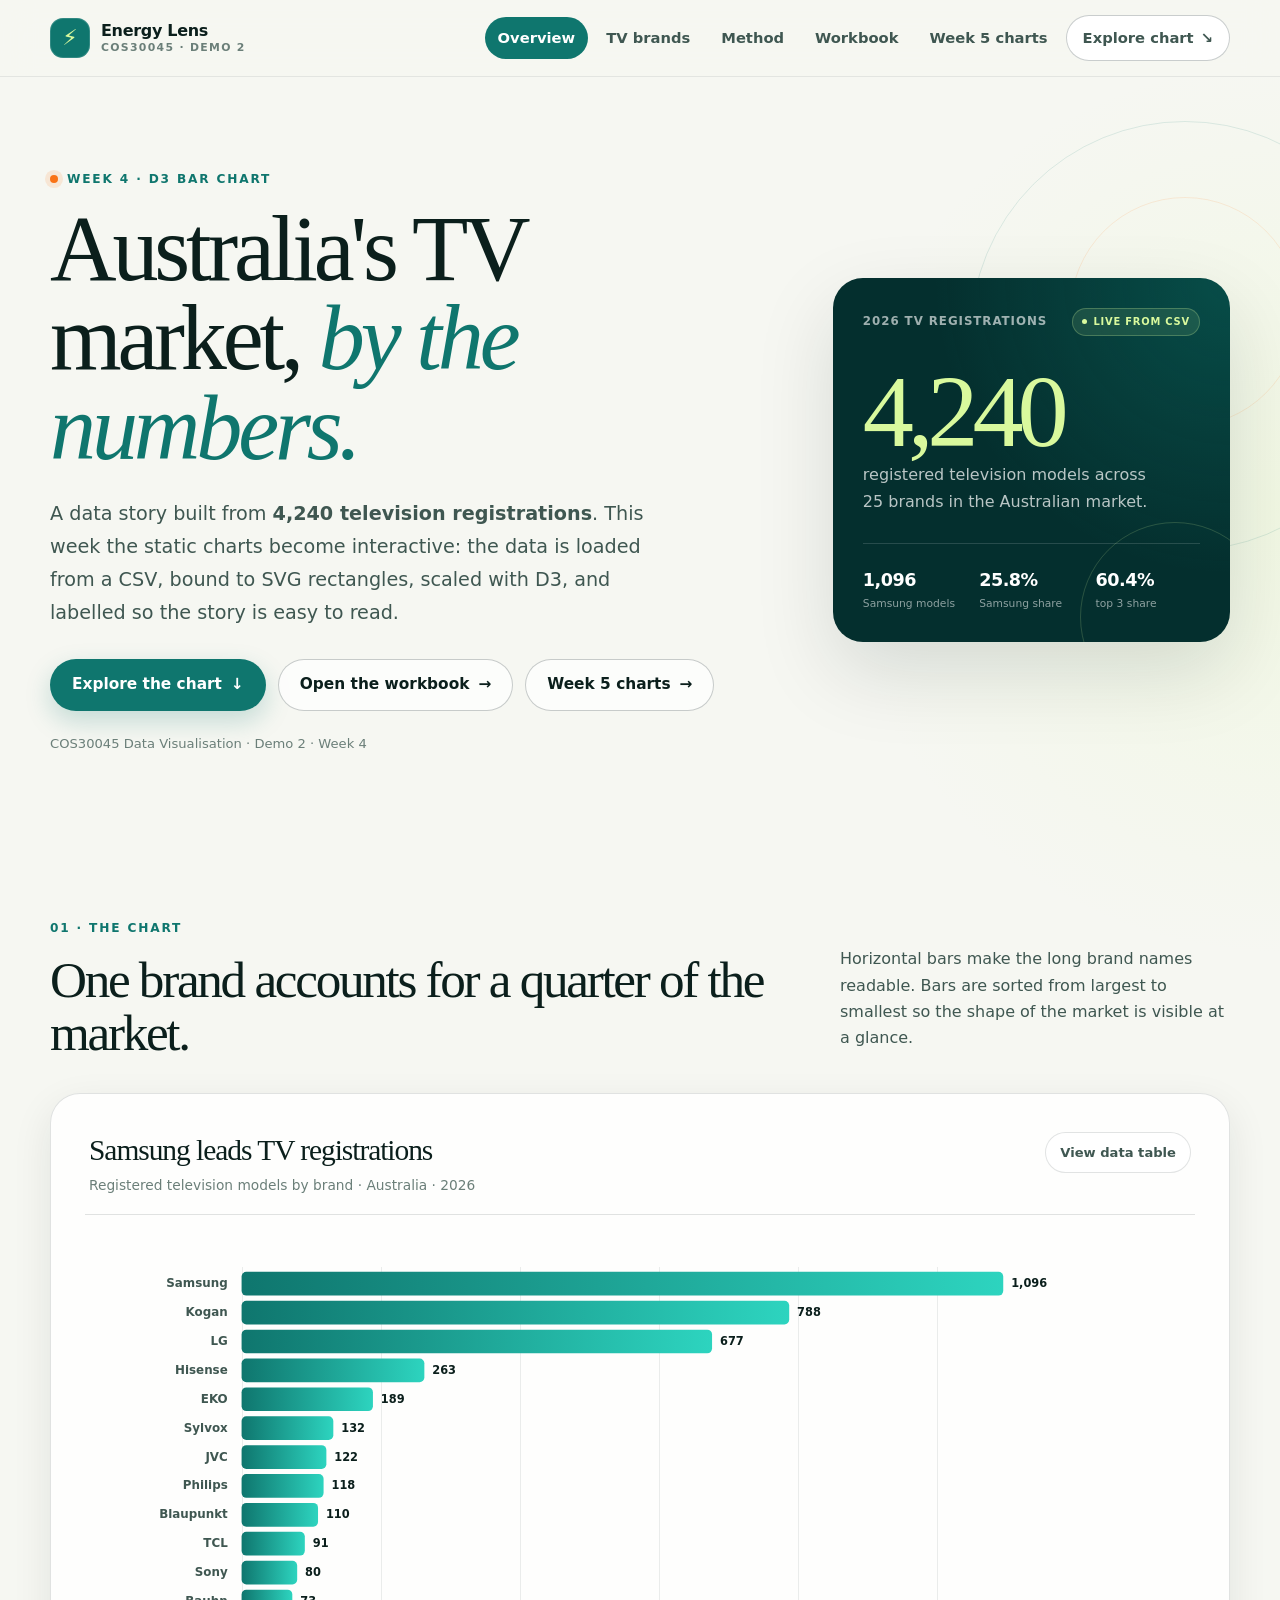
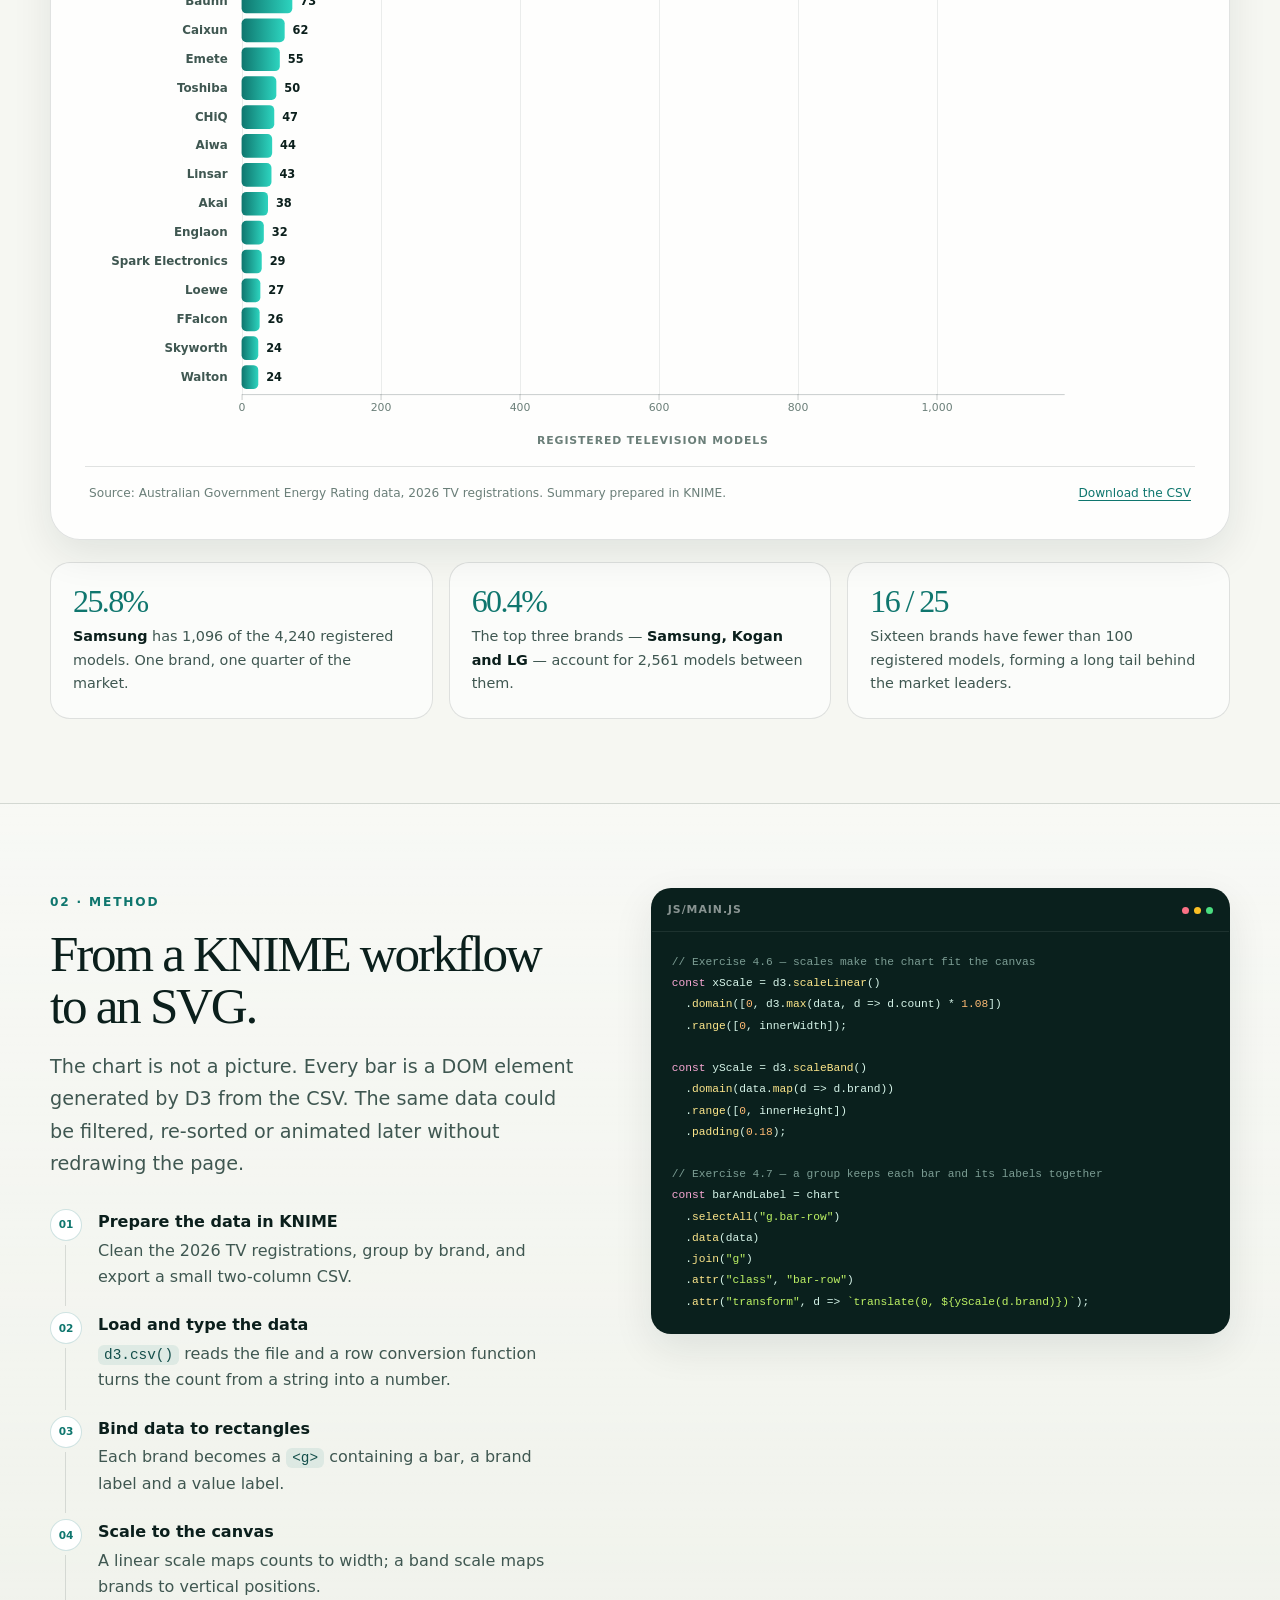
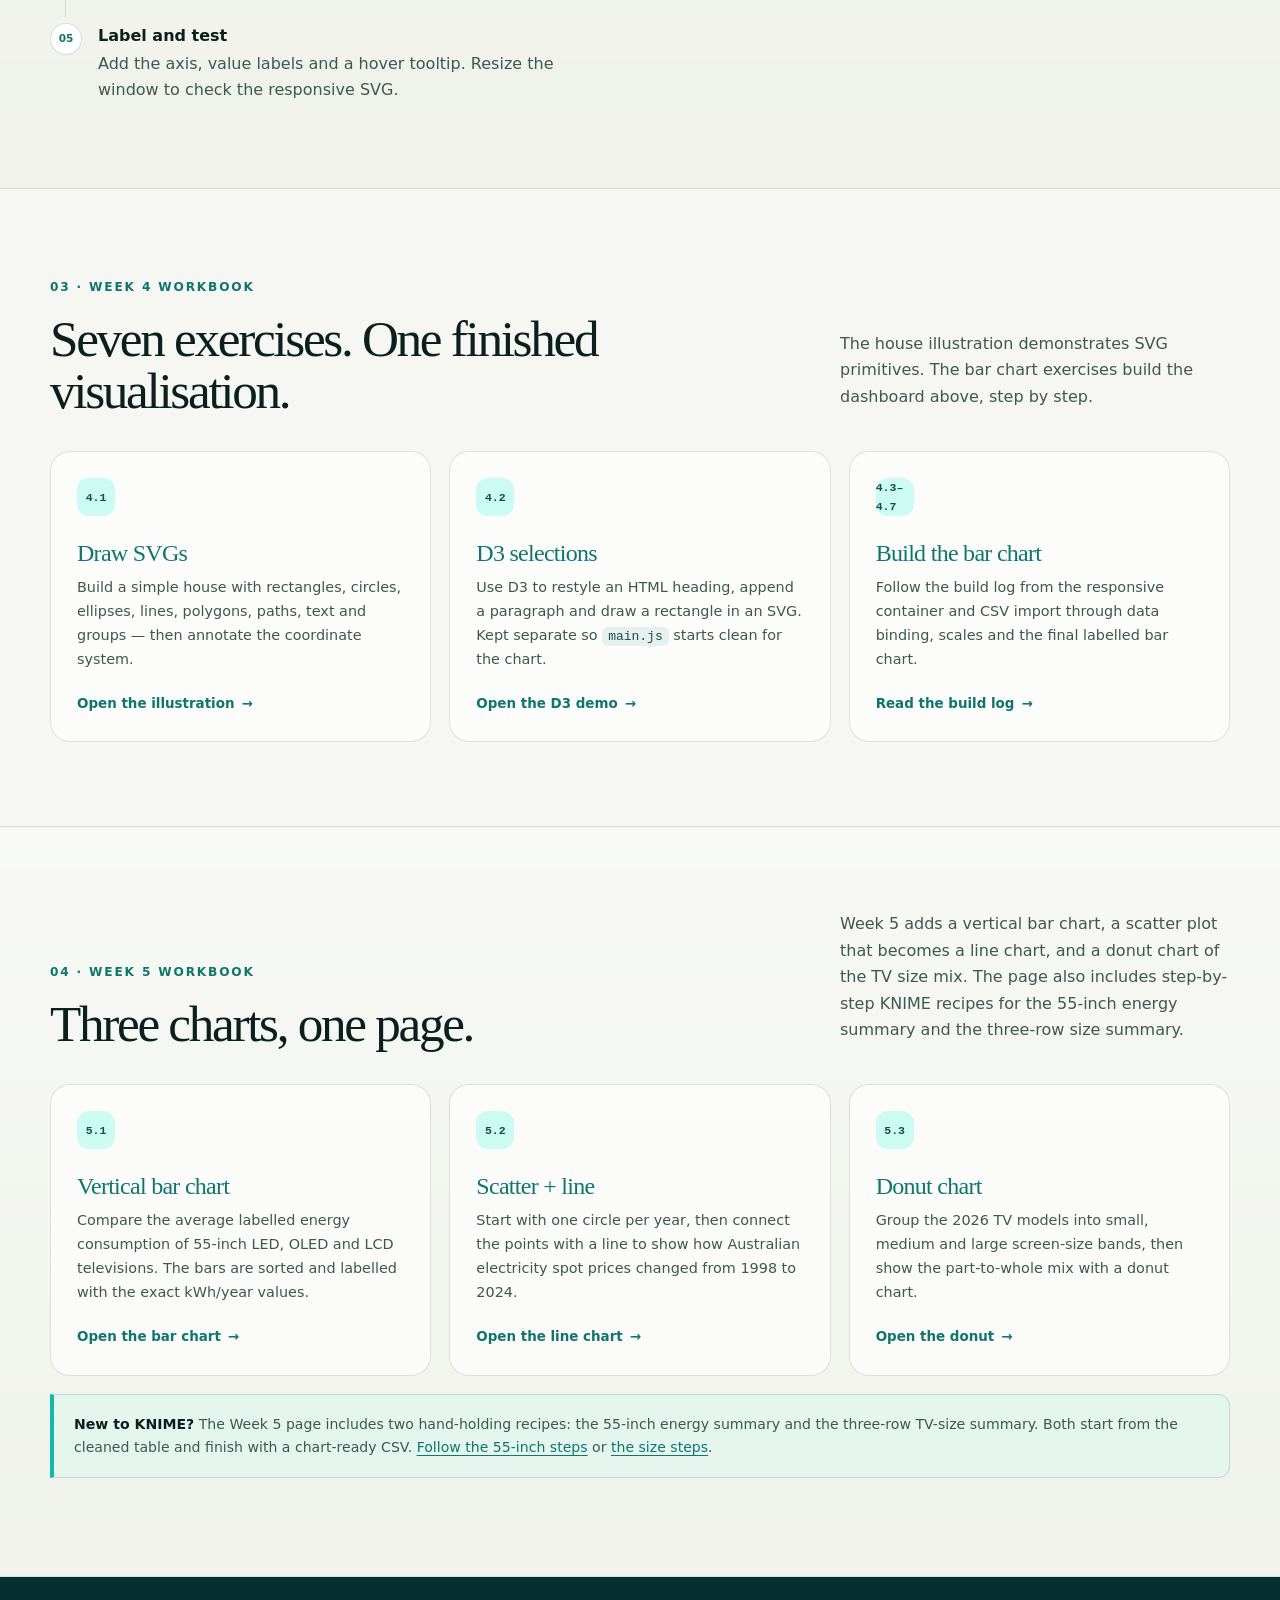
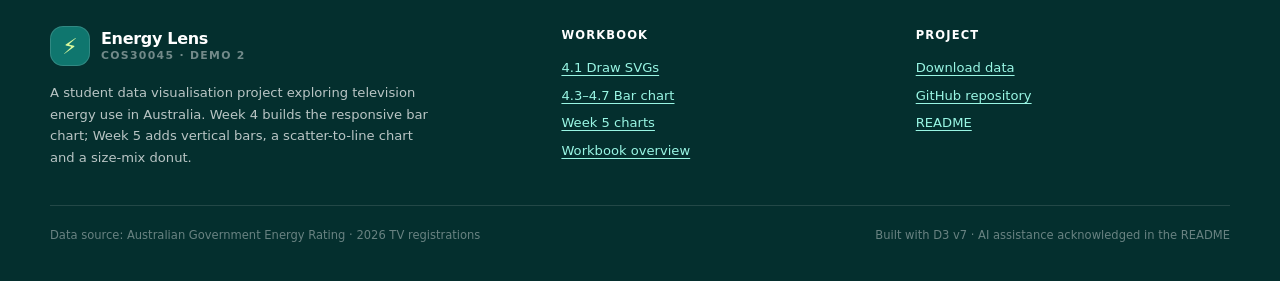
==== commit 3796928b: "Complete Exercise 5.3 with TV size donut" ====
--- a/index.html
+++ b/index.html
@@ -254,8 +254,8 @@
           </div>
           <p class="section-lede">
             Week 5 adds a vertical bar chart, a scatter plot that becomes a line chart, and a
-            donut chart. The page also includes a step-by-step KNIME recipe for preparing the
-            55-inch TV energy data.
+            donut chart of the TV size mix. The page also includes step-by-step KNIME recipes for
+            the 55-inch energy summary and the three-row size summary.
           </p>
         </div>
 
@@ -284,17 +284,19 @@
             <span class="exercise-number">5.3</span>
             <h3>Donut chart</h3>
             <p>
-              Turn the Week 4 brand summary into a part-to-whole chart. The top eight brands are
-              shown separately, with the long tail combined as Other.
+              Group the 2026 TV models into small, medium and large screen-size bands, then show
+              the part-to-whole mix with a donut chart.
             </p>
             <span class="card-link">Open the donut</span>
           </a>
         </div>
 
         <p class="note note--spaced">
-          <strong>New to KNIME?</strong> The Week 5 page includes a hand-holding recipe from the
-          cleaned TV table to the three-row summary CSV: Row Filter, Rule Engine, GroupBy and
-          CSV Writer. <a href="exercises/exercise-5.html#knime">Follow the KNIME steps</a>.
+          <strong>New to KNIME?</strong> The Week 5 page includes two hand-holding recipes: the
+          55-inch energy summary and the three-row TV-size summary. Both start from the cleaned
+          table and finish with a chart-ready CSV.
+          <a href="exercises/exercise-5.html#knime">Follow the 55-inch steps</a> or
+          <a href="exercises/exercise-5.html#knime-donut">the size steps</a>.
         </p>
       </div>
     </section>
@@ -314,7 +316,7 @@
           <p>
             A student data visualisation project exploring television energy use in Australia.
             Week 4 builds the responsive bar chart; Week 5 adds vertical bars, a scatter-to-line
-            chart and a donut.
+            chart and a size-mix donut.
           </p>
         </div>
         <div>
--- a/style.css
+++ b/style.css
@@ -1819,17 +1819,17 @@
 }
 
 .donut-slice-name {
-  fill: var(--white);
+  fill: var(--ink);
   font-family: var(--font-sans);
-  font-size: 12px;
+  font-size: 16px;
   font-weight: 800;
   letter-spacing: 0.02em;
 }
 
 .donut-slice-share {
-  fill: rgba(255, 255, 255, 0.9);
+  fill: rgba(15, 23, 42, 0.72);
   font-family: var(--font-sans);
-  font-size: 10px;
+  font-size: 13px;
   font-weight: 700;
 }
 
@@ -1844,7 +1844,7 @@
 .donut-center-label {
   fill: var(--ink-soft);
   font-family: var(--font-sans);
-  font-size: 11px;
+  font-size: 14px;
   font-weight: 700;
   letter-spacing: 0.08em;
   text-transform: uppercase;
@@ -1853,7 +1853,7 @@
 .donut-center-sub {
   fill: var(--ink-faint);
   font-family: var(--font-sans);
-  font-size: 10px;
+  font-size: 12px;
   font-weight: 600;
 }
 
@@ -2201,11 +2201,8 @@
   }
 
   .donut-legend-item {
-    grid-template-columns: 12px minmax(0, 1fr) auto;
-  }
-
-  .donut-legend-share {
-    display: none;
+    grid-template-columns: 12px minmax(0, 1fr) auto auto;
+    gap: 8px;
   }
 }
 
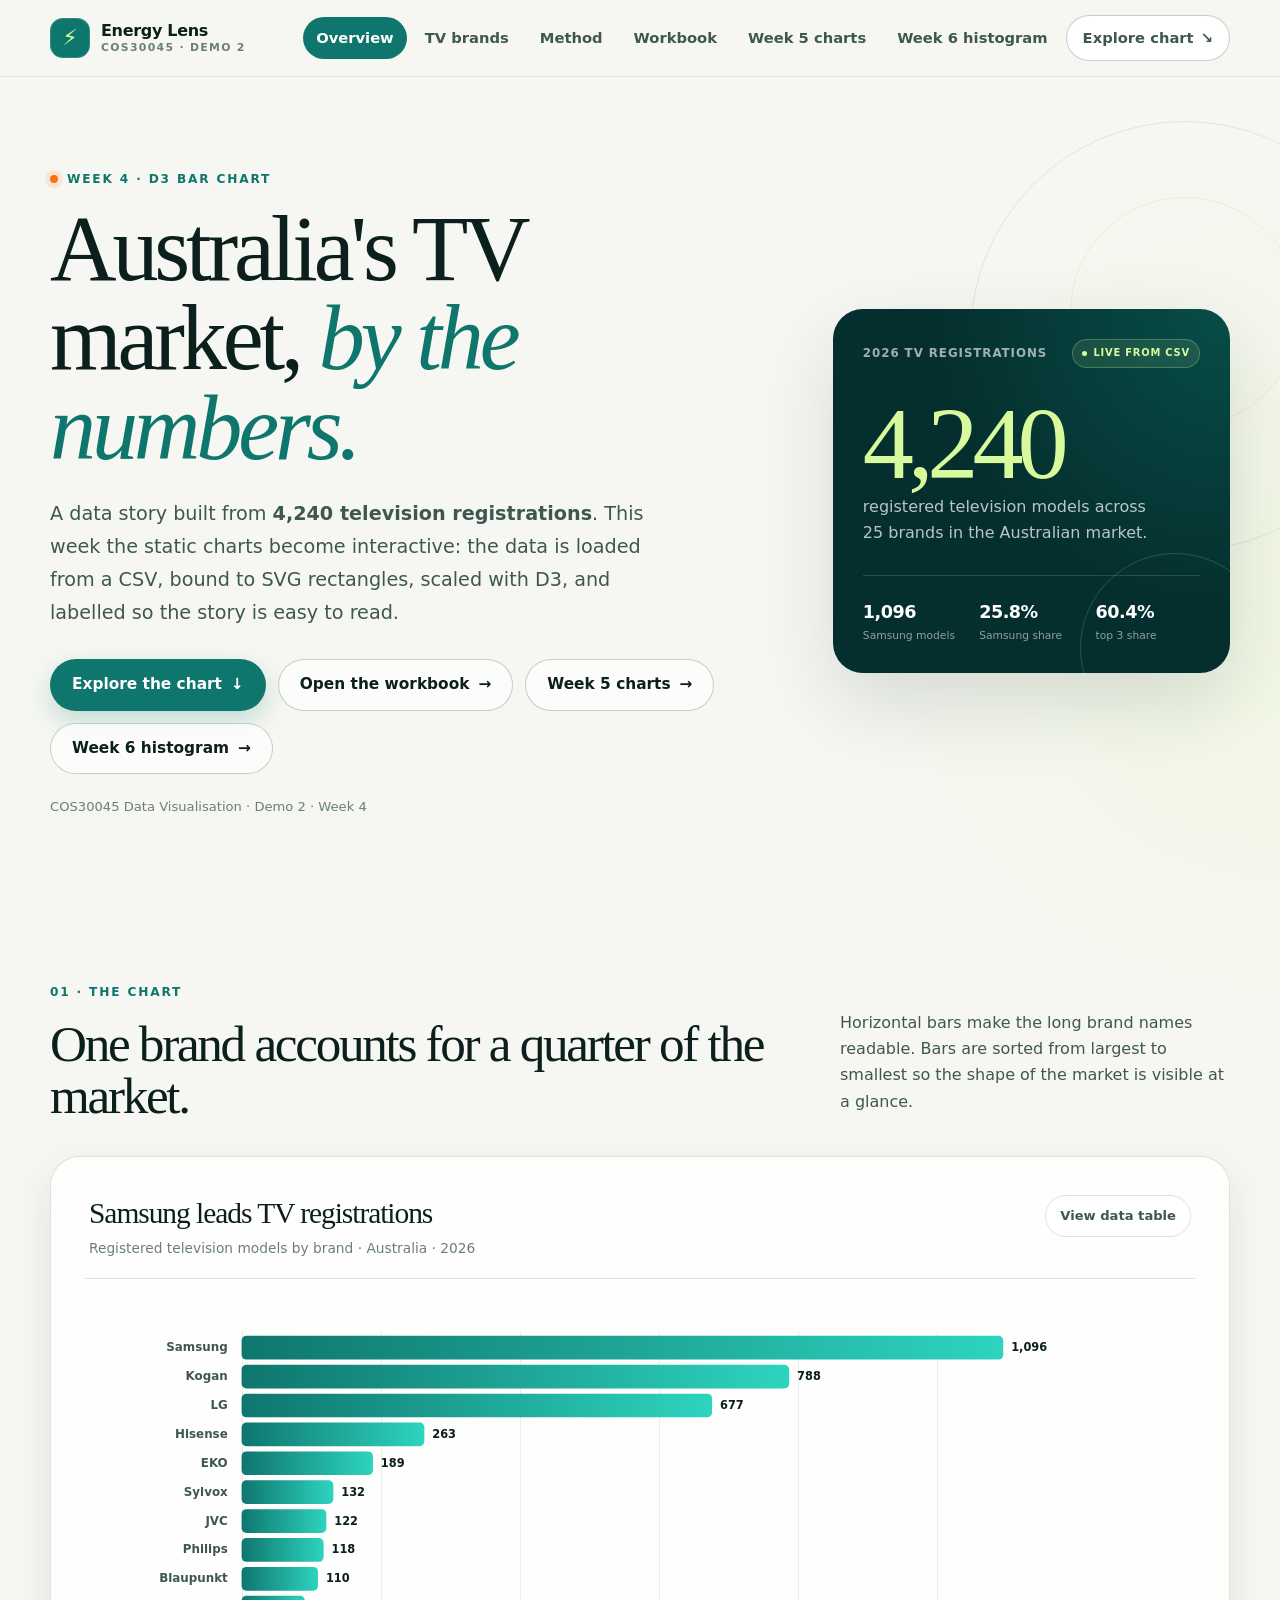
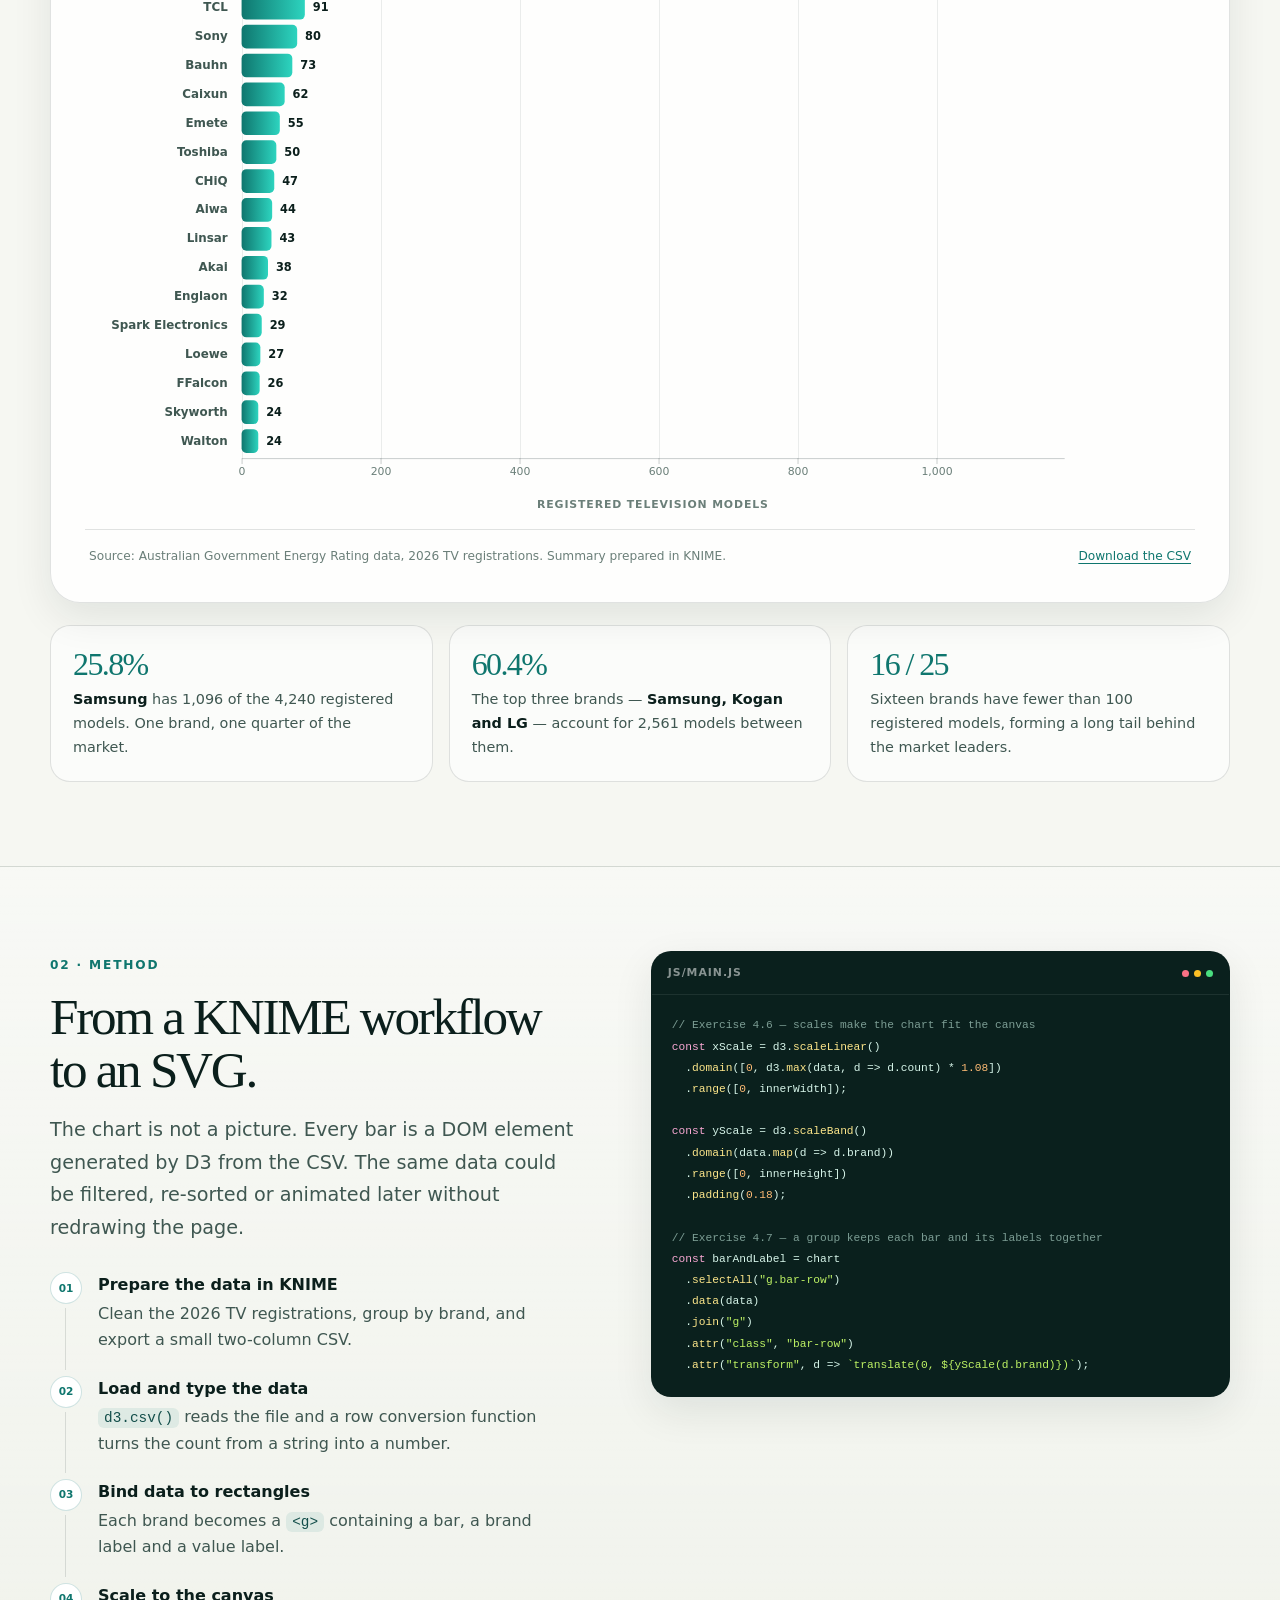
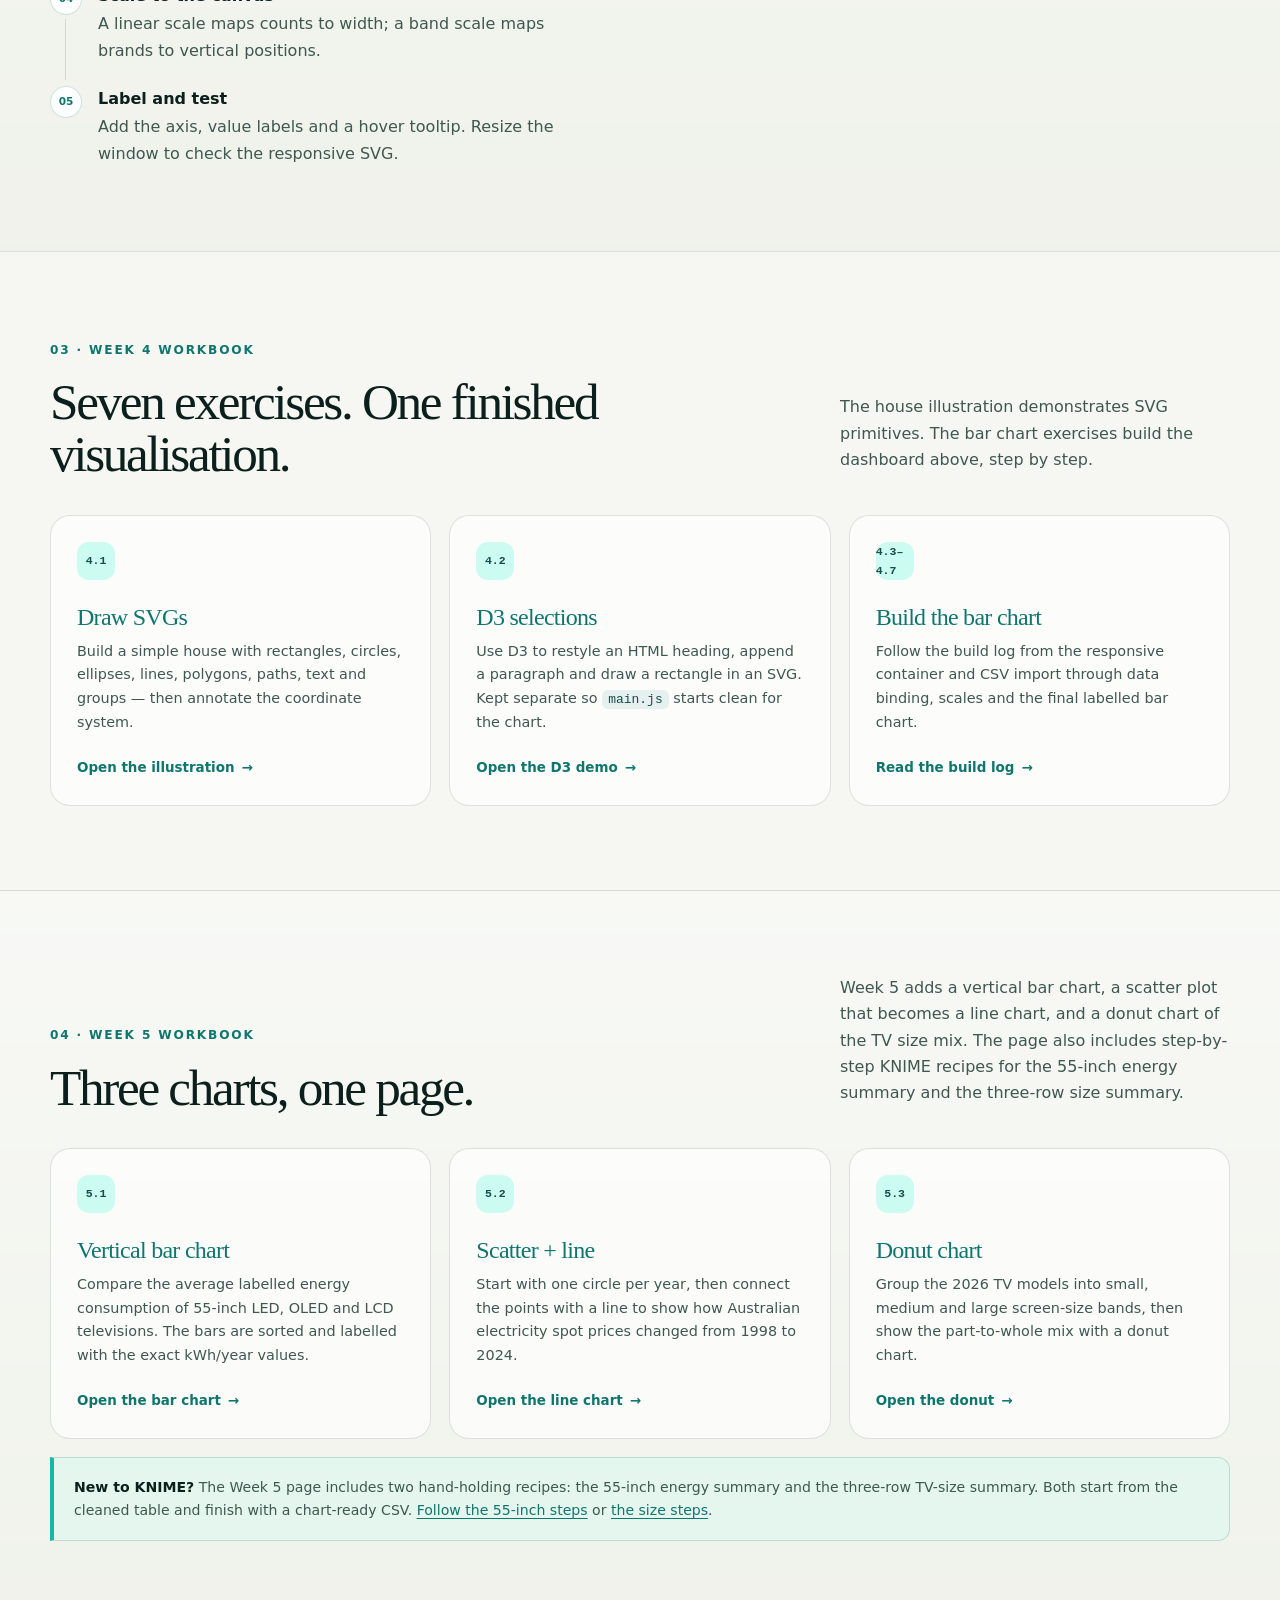
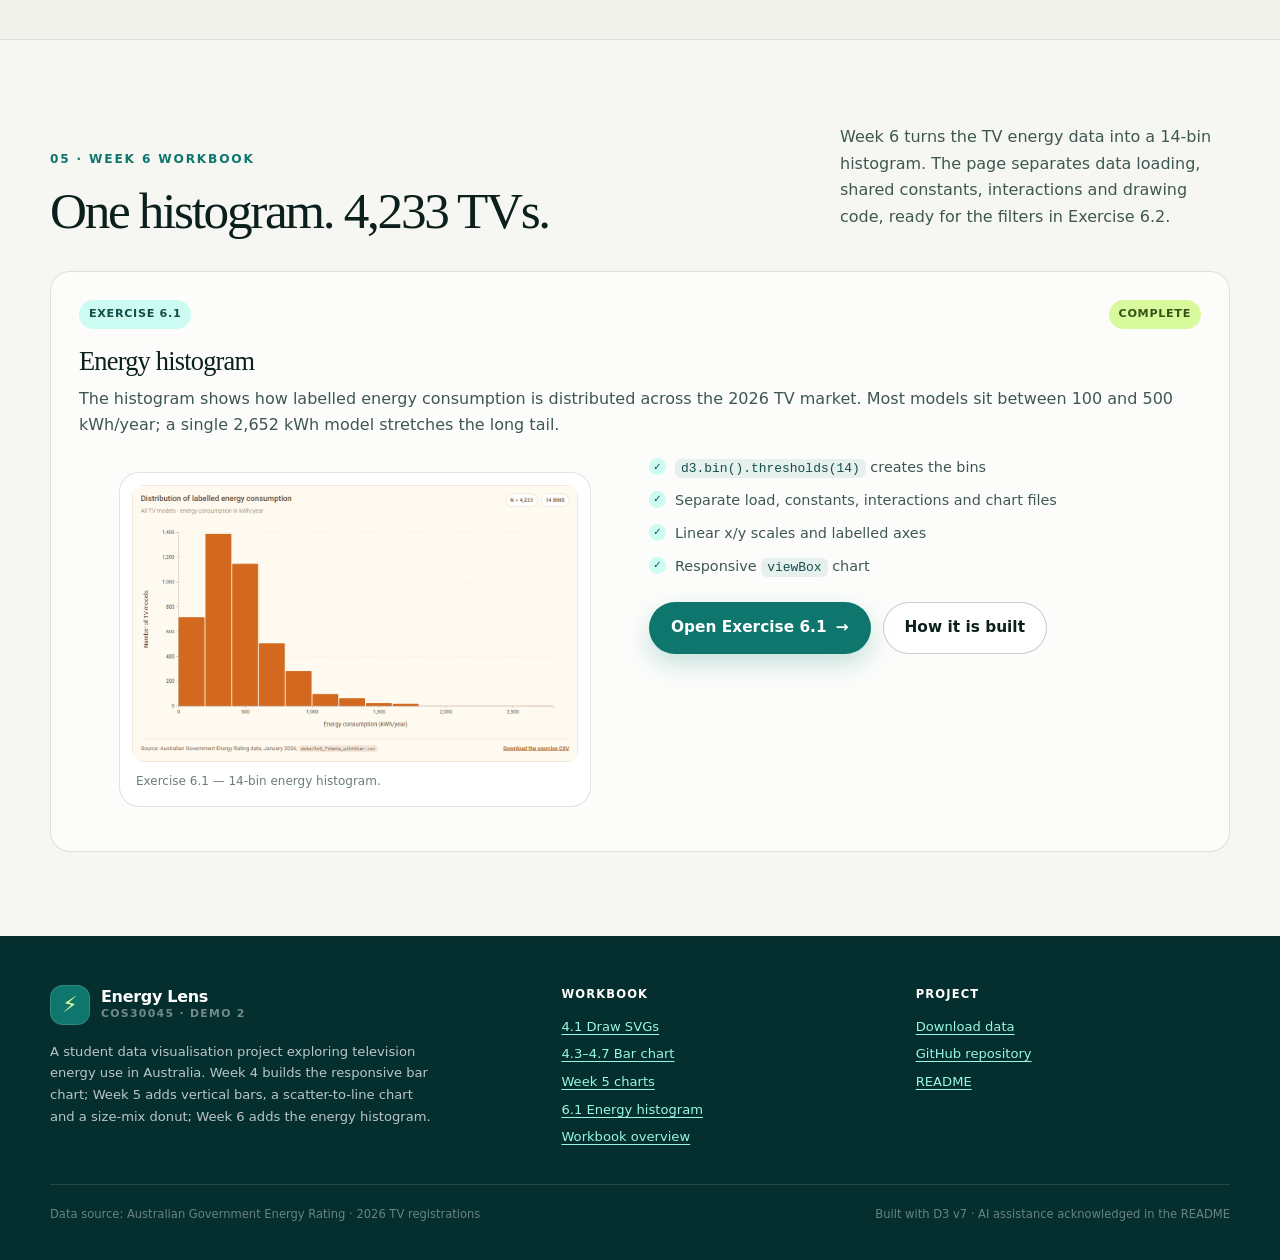
==== commit 8cd66eee: "Correct 5.3 size donut data and add 6.1 energy histogram" ====
--- a/index.html
+++ b/index.html
@@ -26,6 +26,7 @@
         <a href="#method">Method</a>
         <a href="exercises/index.html">Workbook</a>
         <a href="exercises/exercise-5.html">Week 5 charts</a>
+        <a href="exercises/exercise-6.html">Week 6 histogram</a>
         <a class="nav-cta" href="#brand-chart">Explore chart <span aria-hidden="true">↘</span></a>
       </nav>
     </div>
@@ -49,6 +50,7 @@
             <a class="button button-primary" href="#brand-chart">Explore the chart <span aria-hidden="true">↓</span></a>
             <a class="button button-ghost" href="exercises/index.html">Open the workbook <span aria-hidden="true">→</span></a>
             <a class="button button-ghost" href="exercises/exercise-5.html">Week 5 charts <span aria-hidden="true">→</span></a>
+            <a class="button button-ghost" href="exercises/exercise-6.html">Week 6 histogram <span aria-hidden="true">→</span></a>
           </div>
           <p class="hero-note">COS30045 Data Visualisation · Demo 2 · Week 4</p>
         </div>
@@ -300,6 +302,57 @@
         </p>
       </div>
     </section>
+
+    <!-- ======================================================
+         Week 6 exercise card
+         ====================================================== -->
+    <section class="section" id="week6">
+      <div class="container">
+        <div class="section-heading">
+          <div>
+            <p class="section-kicker">05 · Week 6 workbook</p>
+            <h2>One histogram. 4,233 TVs.</h2>
+          </div>
+          <p class="section-lede">
+            Week 6 turns the TV energy data into a 14-bin histogram. The page separates data
+            loading, shared constants, interactions and drawing code, ready for the filters in
+            Exercise 6.2.
+          </p>
+        </div>
+
+        <article class="hub-card hub-card--wide">
+          <div class="svg-toolbar svg-toolbar--spaced">
+            <span class="tag">Exercise 6.1</span>
+            <span class="tag tag--lime">Complete</span>
+          </div>
+          <h3>Energy histogram</h3>
+          <p>
+            The histogram shows how labelled energy consumption is distributed across the 2026 TV
+            market. Most models sit between 100 and 500 kWh/year; a single 2,652 kWh model stretches
+            the long tail.
+          </p>
+          <div class="image-grid image-grid--spaced">
+            <figure class="image-card">
+              <img src="images/week6-histogram.png"
+                   alt="Histogram of TV energy consumption with 14 bins, peaking between 200 and 400 kWh per year.">
+              <figcaption>Exercise 6.1 — 14-bin energy histogram.</figcaption>
+            </figure>
+            <div>
+              <ul class="checklist">
+                <li><code>d3.bin().thresholds(14)</code> creates the bins</li>
+                <li>Separate load, constants, interactions and chart files</li>
+                <li>Linear x/y scales and labelled axes</li>
+                <li>Responsive <code>viewBox</code> chart</li>
+              </ul>
+              <div class="hero-actions hero-actions--spaced">
+                <a class="button button-primary" href="exercises/exercise-6.html">Open Exercise 6.1 <span aria-hidden="true">→</span></a>
+                <a class="button button-ghost" href="exercises/exercise-6.html#build-heading">How it is built</a>
+              </div>
+            </div>
+          </div>
+        </article>
+      </div>
+    </section>
   </main>
 
   <footer class="site-footer">
@@ -316,7 +369,7 @@
           <p>
             A student data visualisation project exploring television energy use in Australia.
             Week 4 builds the responsive bar chart; Week 5 adds vertical bars, a scatter-to-line
-            chart and a size-mix donut.
+            chart and a size-mix donut; Week 6 adds the energy histogram.
           </p>
         </div>
         <div>
@@ -325,6 +378,7 @@
             <li><a href="exercises/exercise-4.1.html">4.1 Draw SVGs</a></li>
             <li><a href="exercises/exercise-4.3-4.7.html">4.3–4.7 Bar chart</a></li>
             <li><a href="exercises/exercise-5.html">Week 5 charts</a></li>
+            <li><a href="exercises/exercise-6.html">6.1 Energy histogram</a></li>
             <li><a href="exercises/index.html">Workbook overview</a></li>
           </ul>
         </div>
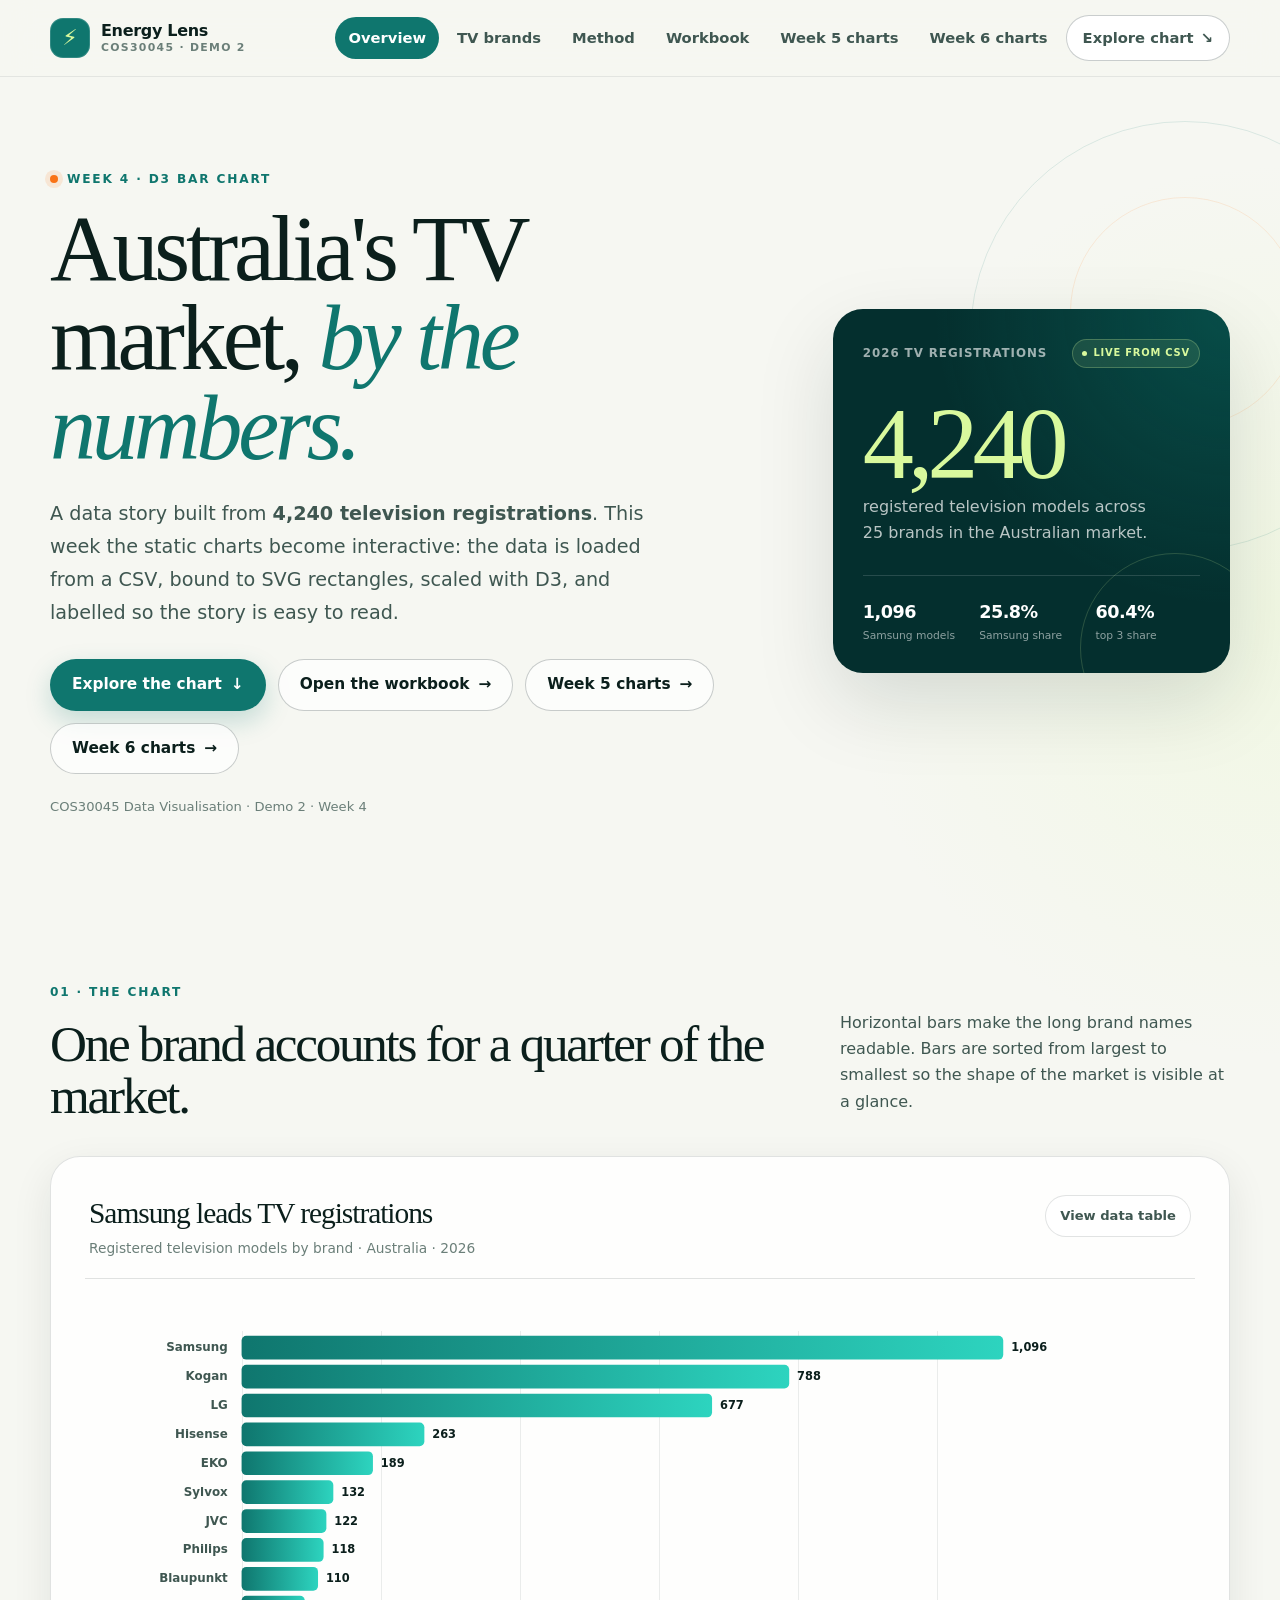
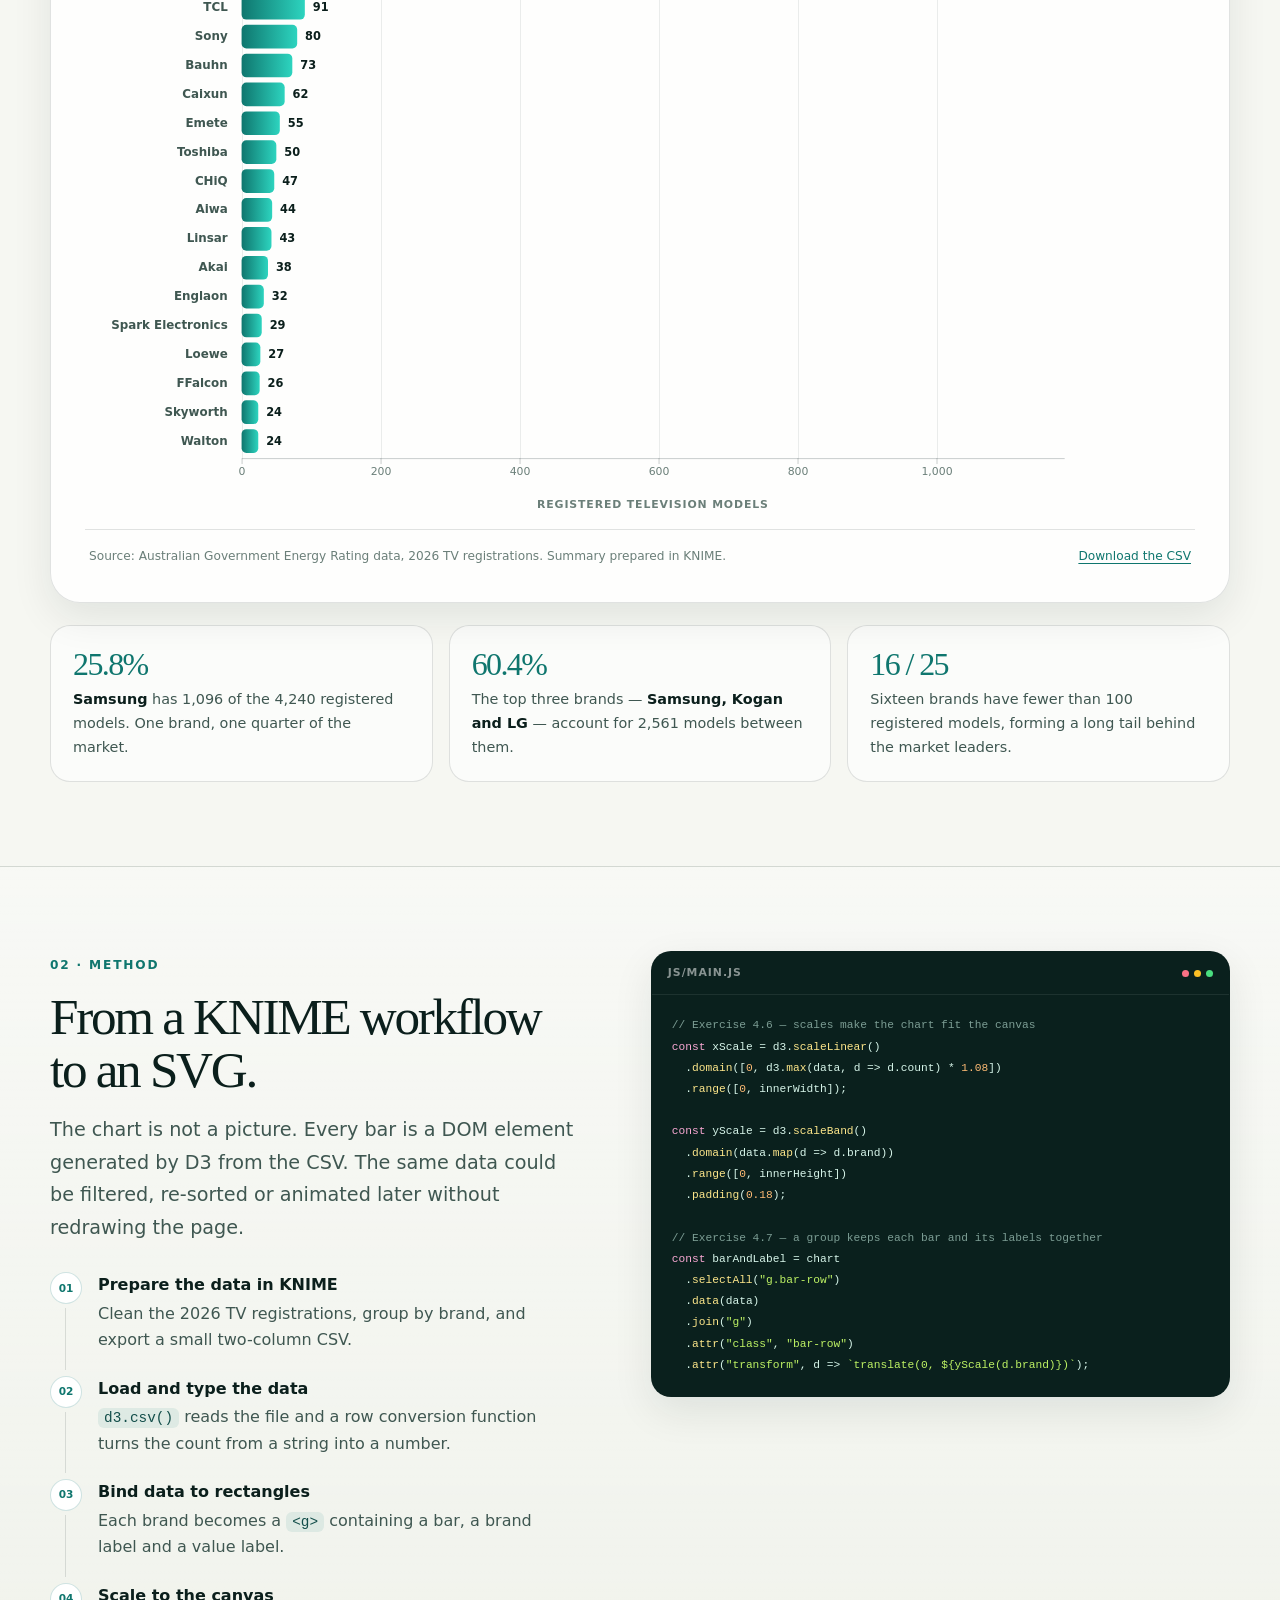
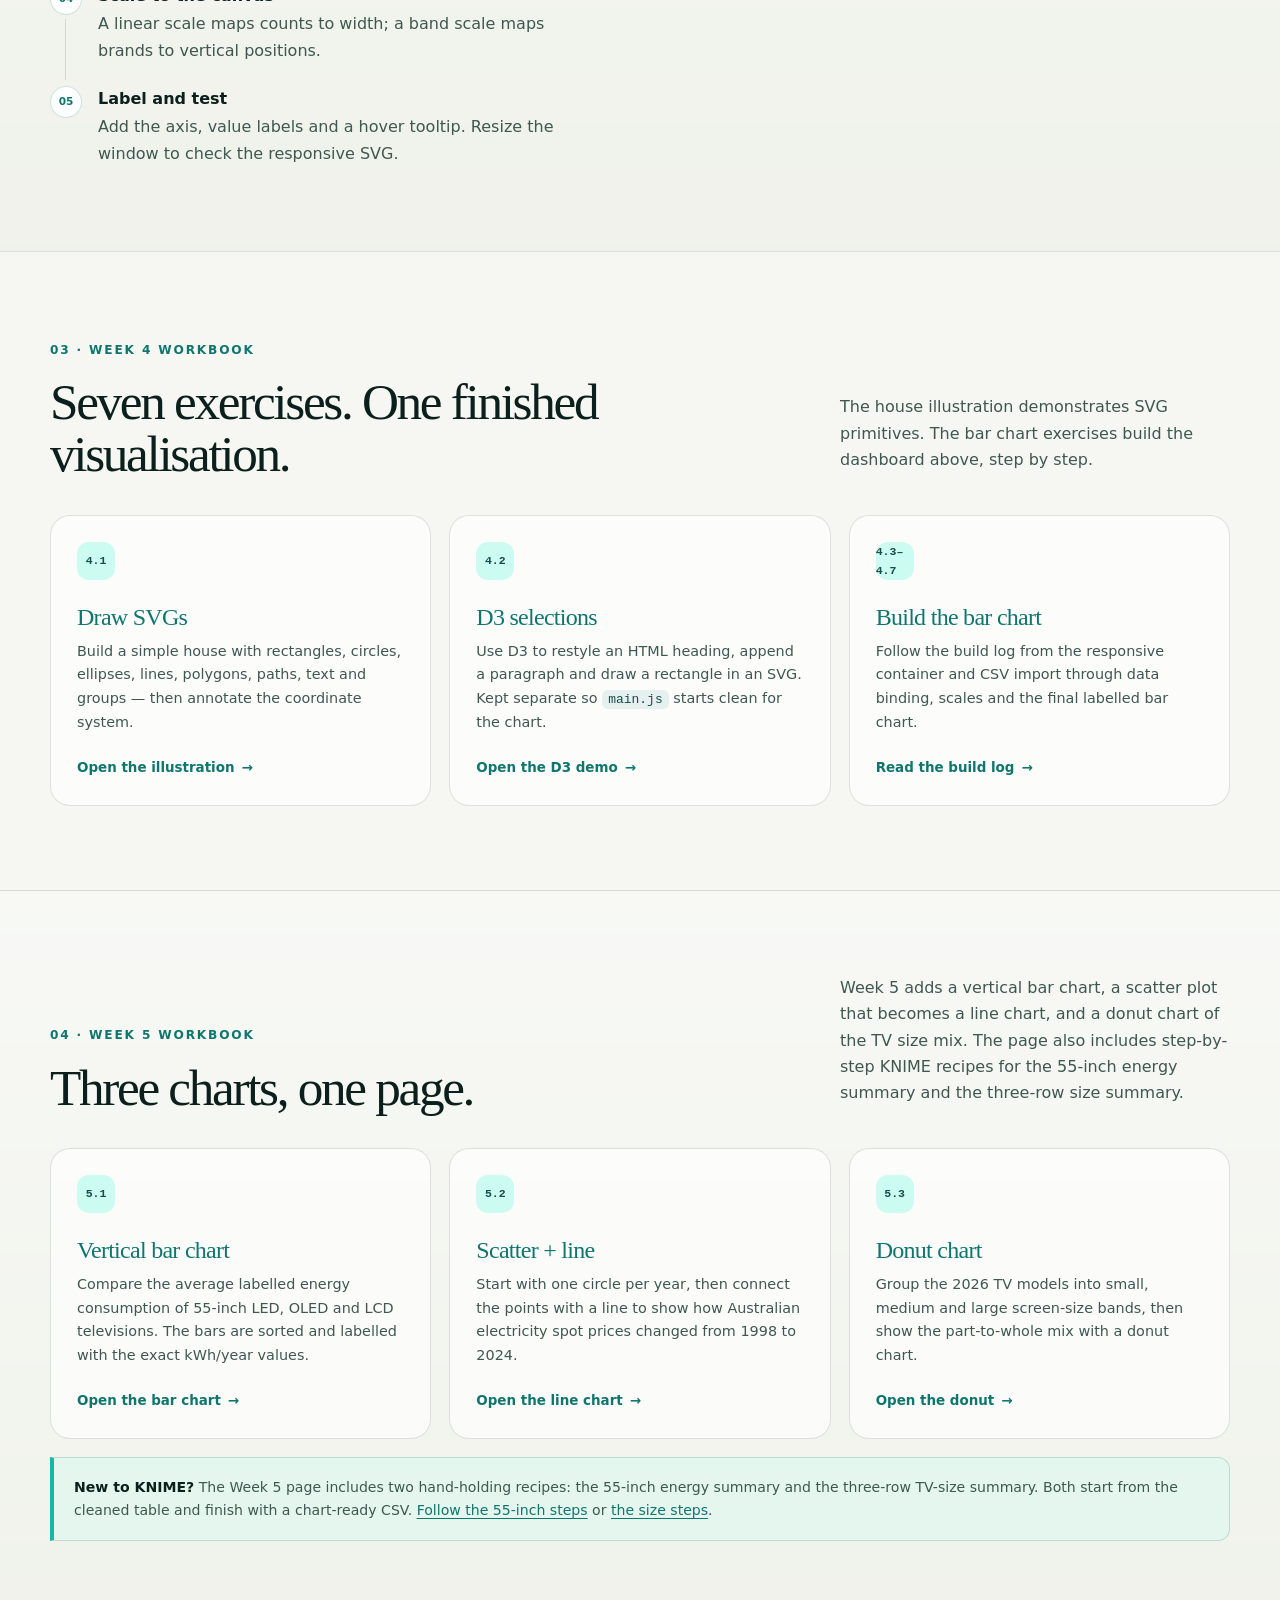
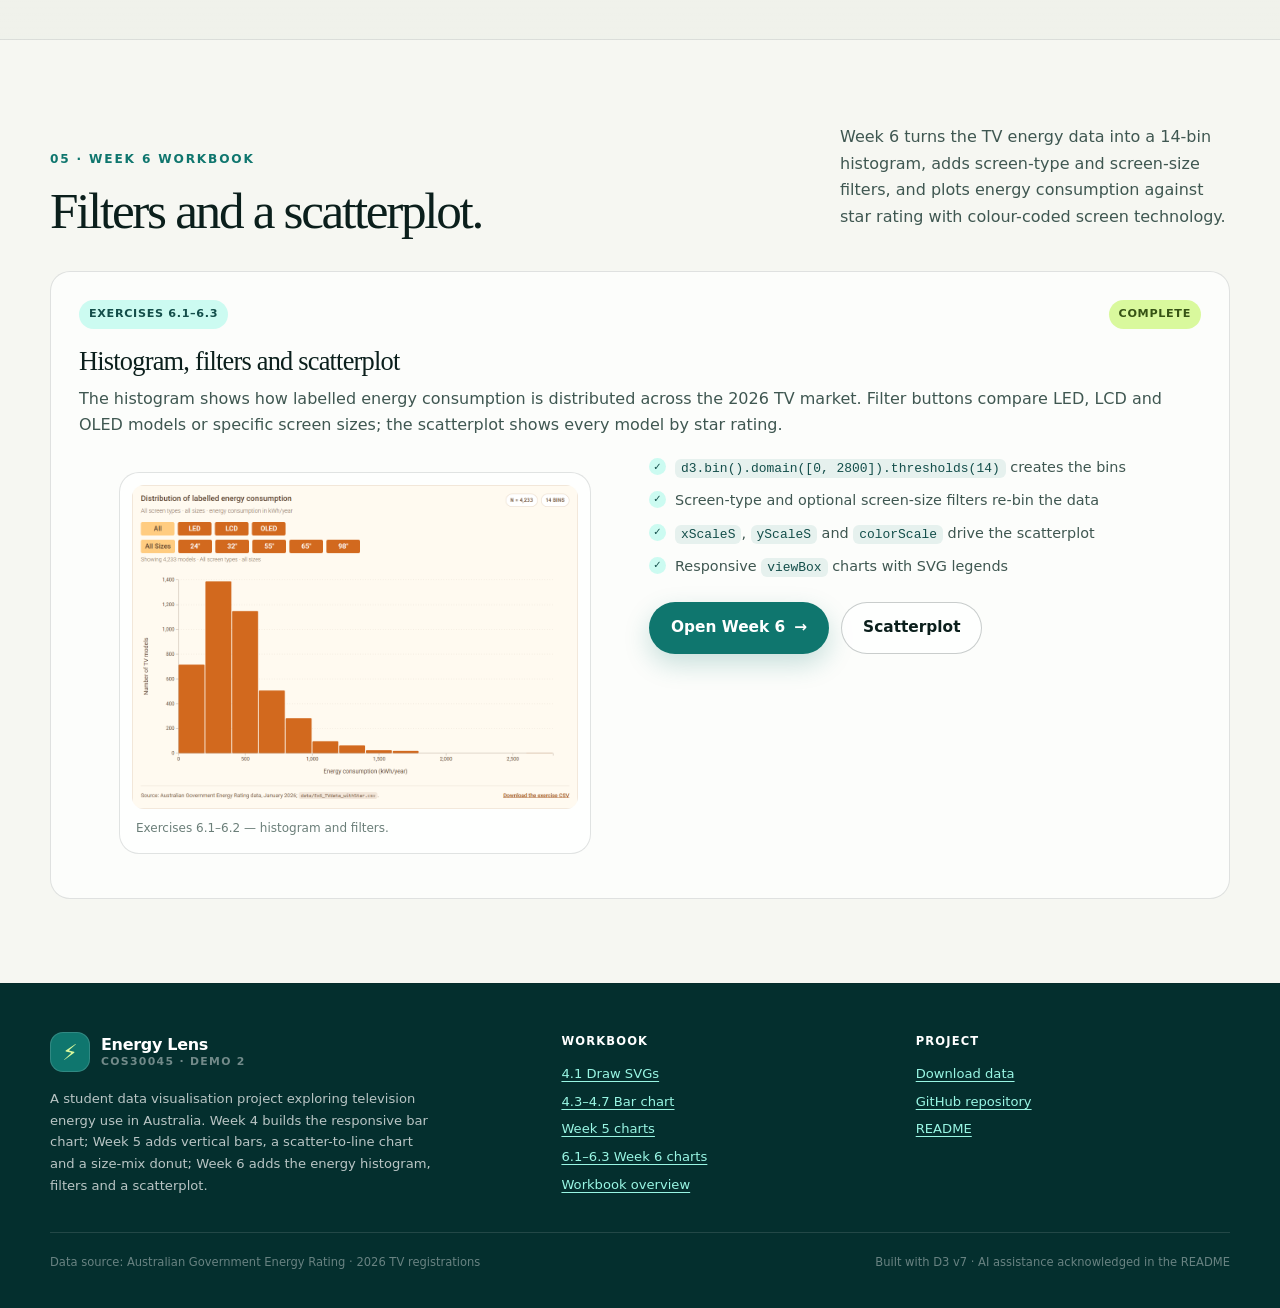
==== commit 268c1eca: "Add Week 6 filters and scatterplot" ====
--- a/index.html
+++ b/index.html
@@ -26,7 +26,7 @@
         <a href="#method">Method</a>
         <a href="exercises/index.html">Workbook</a>
         <a href="exercises/exercise-5.html">Week 5 charts</a>
-        <a href="exercises/exercise-6.html">Week 6 histogram</a>
+        <a href="exercises/exercise-6.html">Week 6 charts</a>
         <a class="nav-cta" href="#brand-chart">Explore chart <span aria-hidden="true">↘</span></a>
       </nav>
     </div>
@@ -50,7 +50,7 @@
             <a class="button button-primary" href="#brand-chart">Explore the chart <span aria-hidden="true">↓</span></a>
             <a class="button button-ghost" href="exercises/index.html">Open the workbook <span aria-hidden="true">→</span></a>
             <a class="button button-ghost" href="exercises/exercise-5.html">Week 5 charts <span aria-hidden="true">→</span></a>
-            <a class="button button-ghost" href="exercises/exercise-6.html">Week 6 histogram <span aria-hidden="true">→</span></a>
+            <a class="button button-ghost" href="exercises/exercise-6.html">Week 6 charts <span aria-hidden="true">→</span></a>
           </div>
           <p class="hero-note">COS30045 Data Visualisation · Demo 2 · Week 4</p>
         </div>
@@ -311,42 +311,42 @@
         <div class="section-heading">
           <div>
             <p class="section-kicker">05 · Week 6 workbook</p>
-            <h2>One histogram. 4,233 TVs.</h2>
+            <h2>Filters and a scatterplot.</h2>
           </div>
           <p class="section-lede">
-            Week 6 turns the TV energy data into a 14-bin histogram. The page separates data
-            loading, shared constants, interactions and drawing code, ready for the filters in
-            Exercise 6.2.
+            Week 6 turns the TV energy data into a 14-bin histogram, adds screen-type and
+            screen-size filters, and plots energy consumption against star rating with colour-coded
+            screen technology.
           </p>
         </div>
 
         <article class="hub-card hub-card--wide">
           <div class="svg-toolbar svg-toolbar--spaced">
-            <span class="tag">Exercise 6.1</span>
+            <span class="tag">Exercises 6.1–6.3</span>
             <span class="tag tag--lime">Complete</span>
           </div>
-          <h3>Energy histogram</h3>
+          <h3>Histogram, filters and scatterplot</h3>
           <p>
             The histogram shows how labelled energy consumption is distributed across the 2026 TV
-            market. Most models sit between 100 and 500 kWh/year; a single 2,652 kWh model stretches
-            the long tail.
+            market. Filter buttons compare LED, LCD and OLED models or specific screen sizes; the
+            scatterplot shows every model by star rating.
           </p>
           <div class="image-grid image-grid--spaced">
             <figure class="image-card">
               <img src="images/week6-histogram.png"
-                   alt="Histogram of TV energy consumption with 14 bins, peaking between 200 and 400 kWh per year.">
-              <figcaption>Exercise 6.1 — 14-bin energy histogram.</figcaption>
+                   alt="Histogram of TV energy consumption with 14 bins and filter buttons for screen type and screen size.">
+              <figcaption>Exercises 6.1–6.2 — histogram and filters.</figcaption>
             </figure>
             <div>
               <ul class="checklist">
-                <li><code>d3.bin().thresholds(14)</code> creates the bins</li>
-                <li>Separate load, constants, interactions and chart files</li>
-                <li>Linear x/y scales and labelled axes</li>
-                <li>Responsive <code>viewBox</code> chart</li>
+                <li><code>d3.bin().domain([0, 2800]).thresholds(14)</code> creates the bins</li>
+                <li>Screen-type and optional screen-size filters re-bin the data</li>
+                <li><code>xScaleS</code>, <code>yScaleS</code> and <code>colorScale</code> drive the scatterplot</li>
+                <li>Responsive <code>viewBox</code> charts with SVG legends</li>
               </ul>
               <div class="hero-actions hero-actions--spaced">
-                <a class="button button-primary" href="exercises/exercise-6.html">Open Exercise 6.1 <span aria-hidden="true">→</span></a>
-                <a class="button button-ghost" href="exercises/exercise-6.html#build-heading">How it is built</a>
+                <a class="button button-primary" href="exercises/exercise-6.html">Open Week 6 <span aria-hidden="true">→</span></a>
+                <a class="button button-ghost" href="exercises/exercise-6.html#scatter-heading">Scatterplot</a>
               </div>
             </div>
           </div>
@@ -369,7 +369,7 @@
           <p>
             A student data visualisation project exploring television energy use in Australia.
             Week 4 builds the responsive bar chart; Week 5 adds vertical bars, a scatter-to-line
-            chart and a size-mix donut; Week 6 adds the energy histogram.
+            chart and a size-mix donut; Week 6 adds the energy histogram, filters and a scatterplot.
           </p>
         </div>
         <div>
@@ -378,7 +378,7 @@
             <li><a href="exercises/exercise-4.1.html">4.1 Draw SVGs</a></li>
             <li><a href="exercises/exercise-4.3-4.7.html">4.3–4.7 Bar chart</a></li>
             <li><a href="exercises/exercise-5.html">Week 5 charts</a></li>
-            <li><a href="exercises/exercise-6.html">6.1 Energy histogram</a></li>
+            <li><a href="exercises/exercise-6.html">6.1–6.3 Week 6 charts</a></li>
             <li><a href="exercises/index.html">Workbook overview</a></li>
           </ul>
         </div>
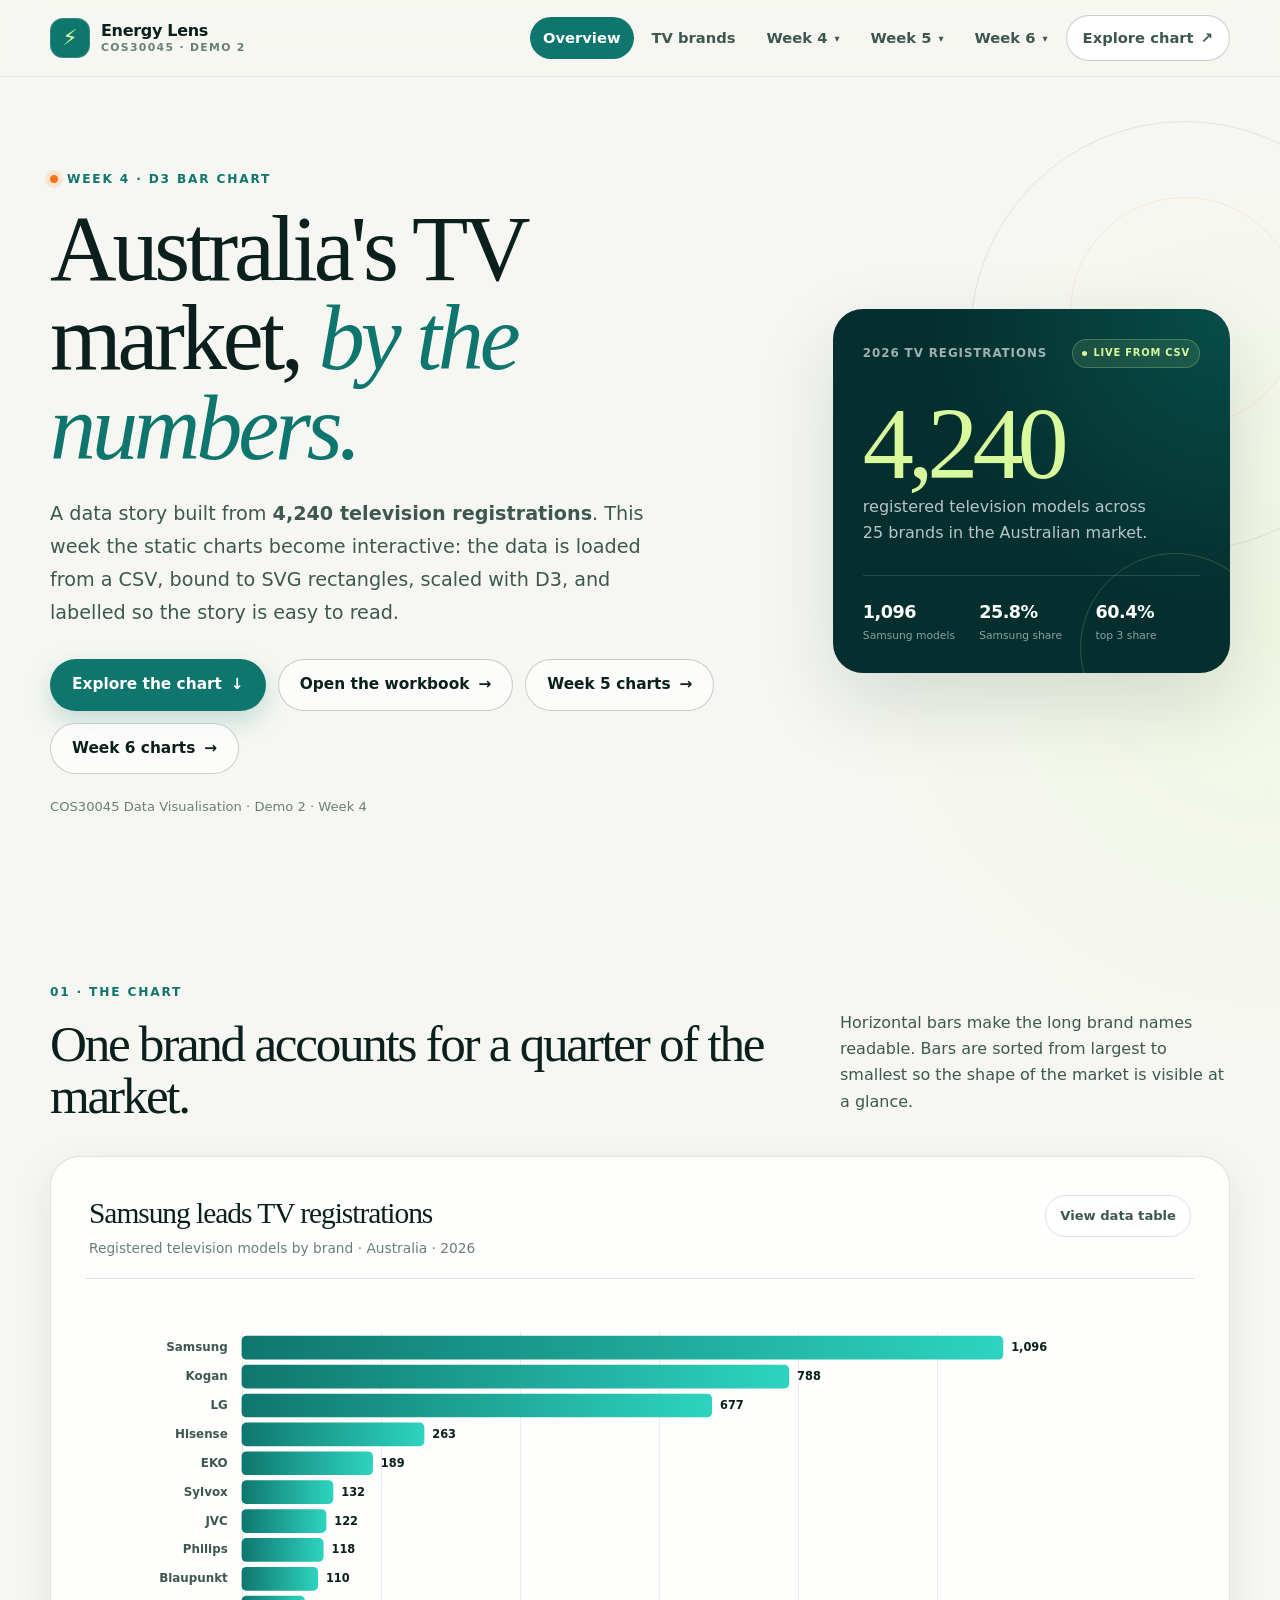
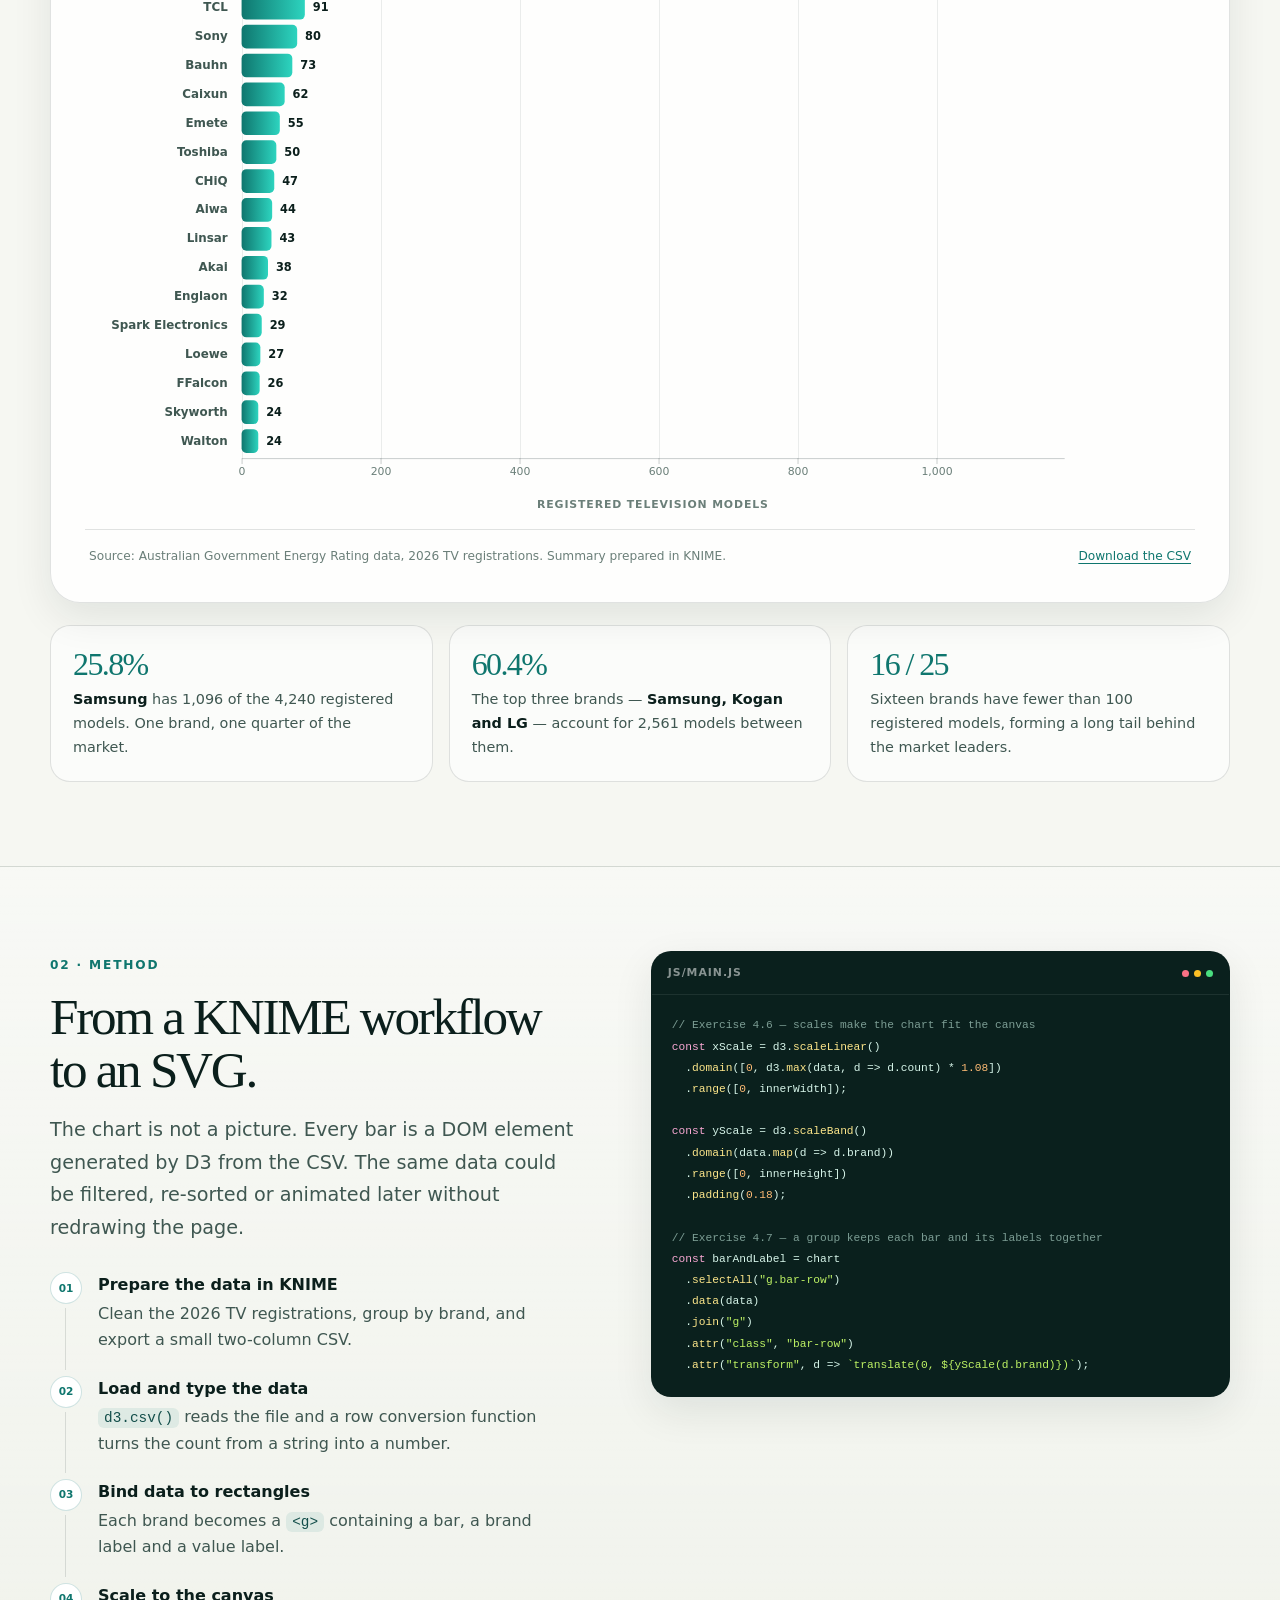
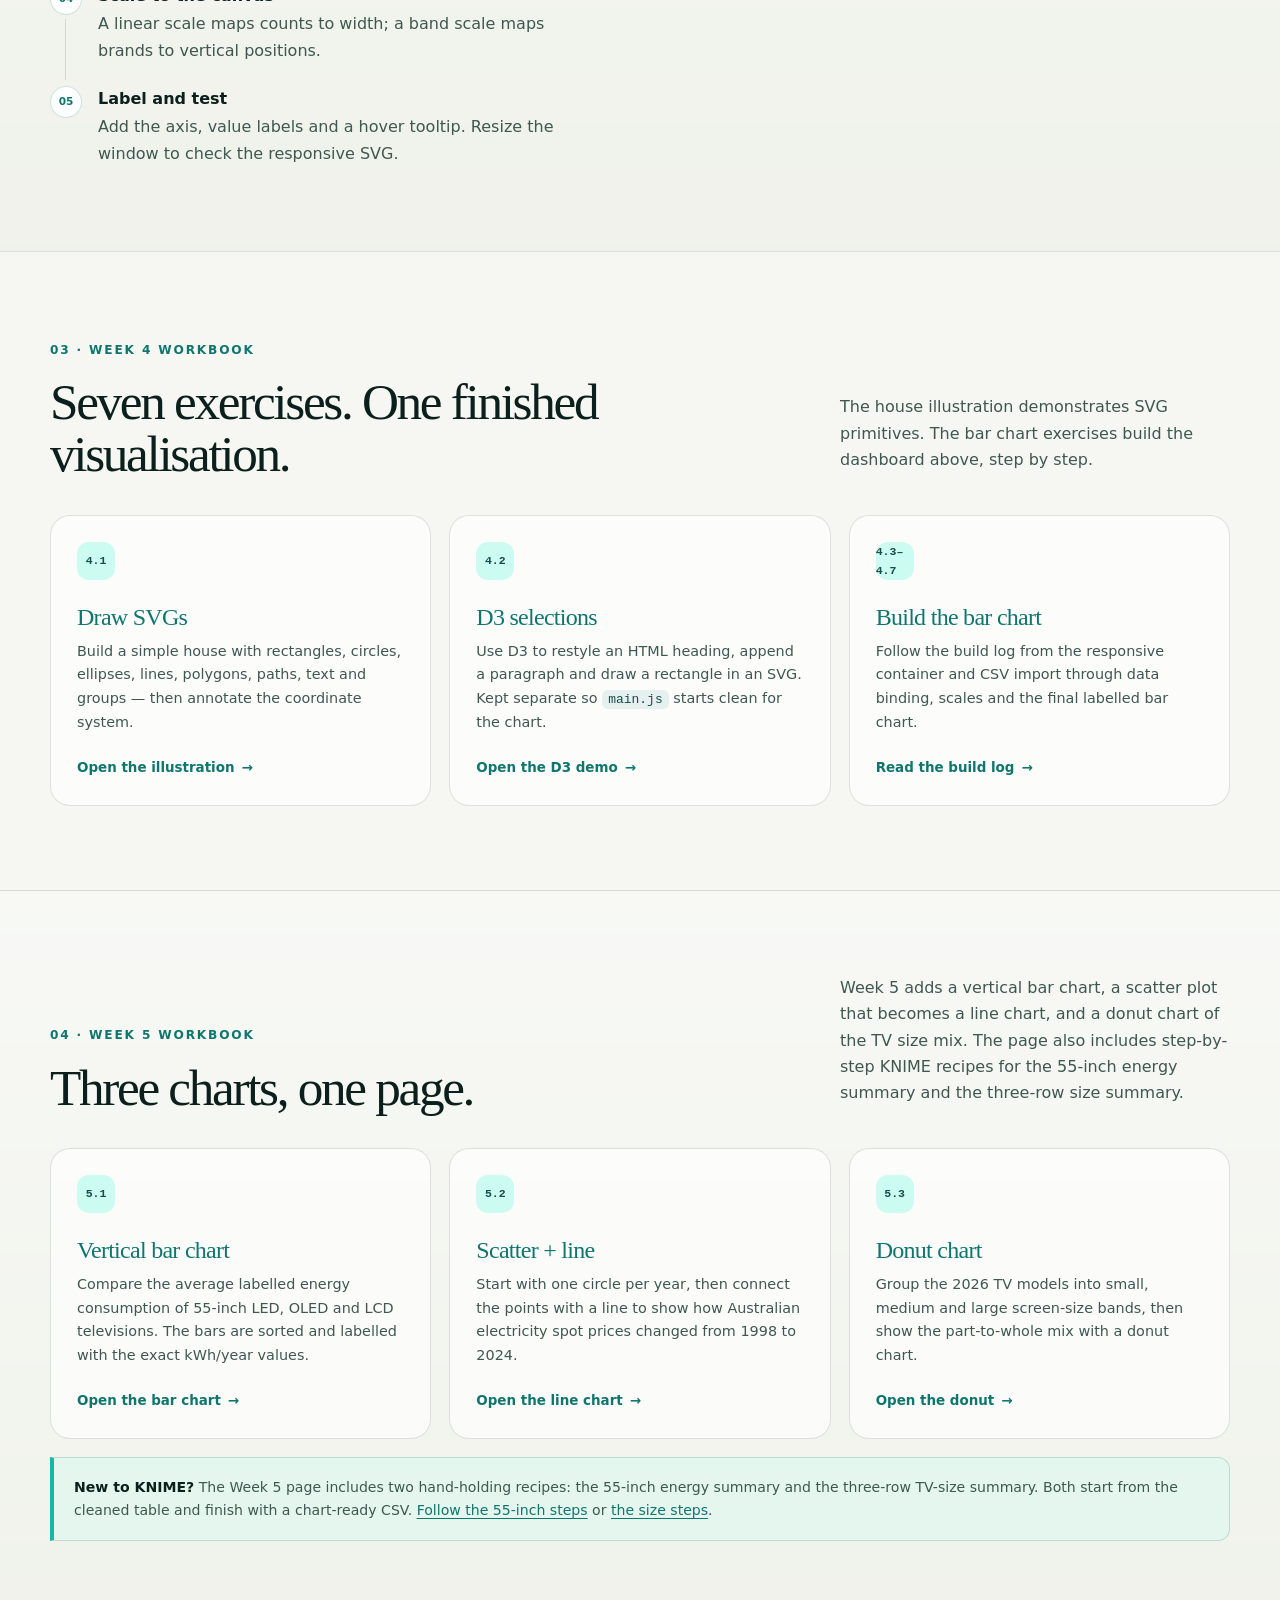
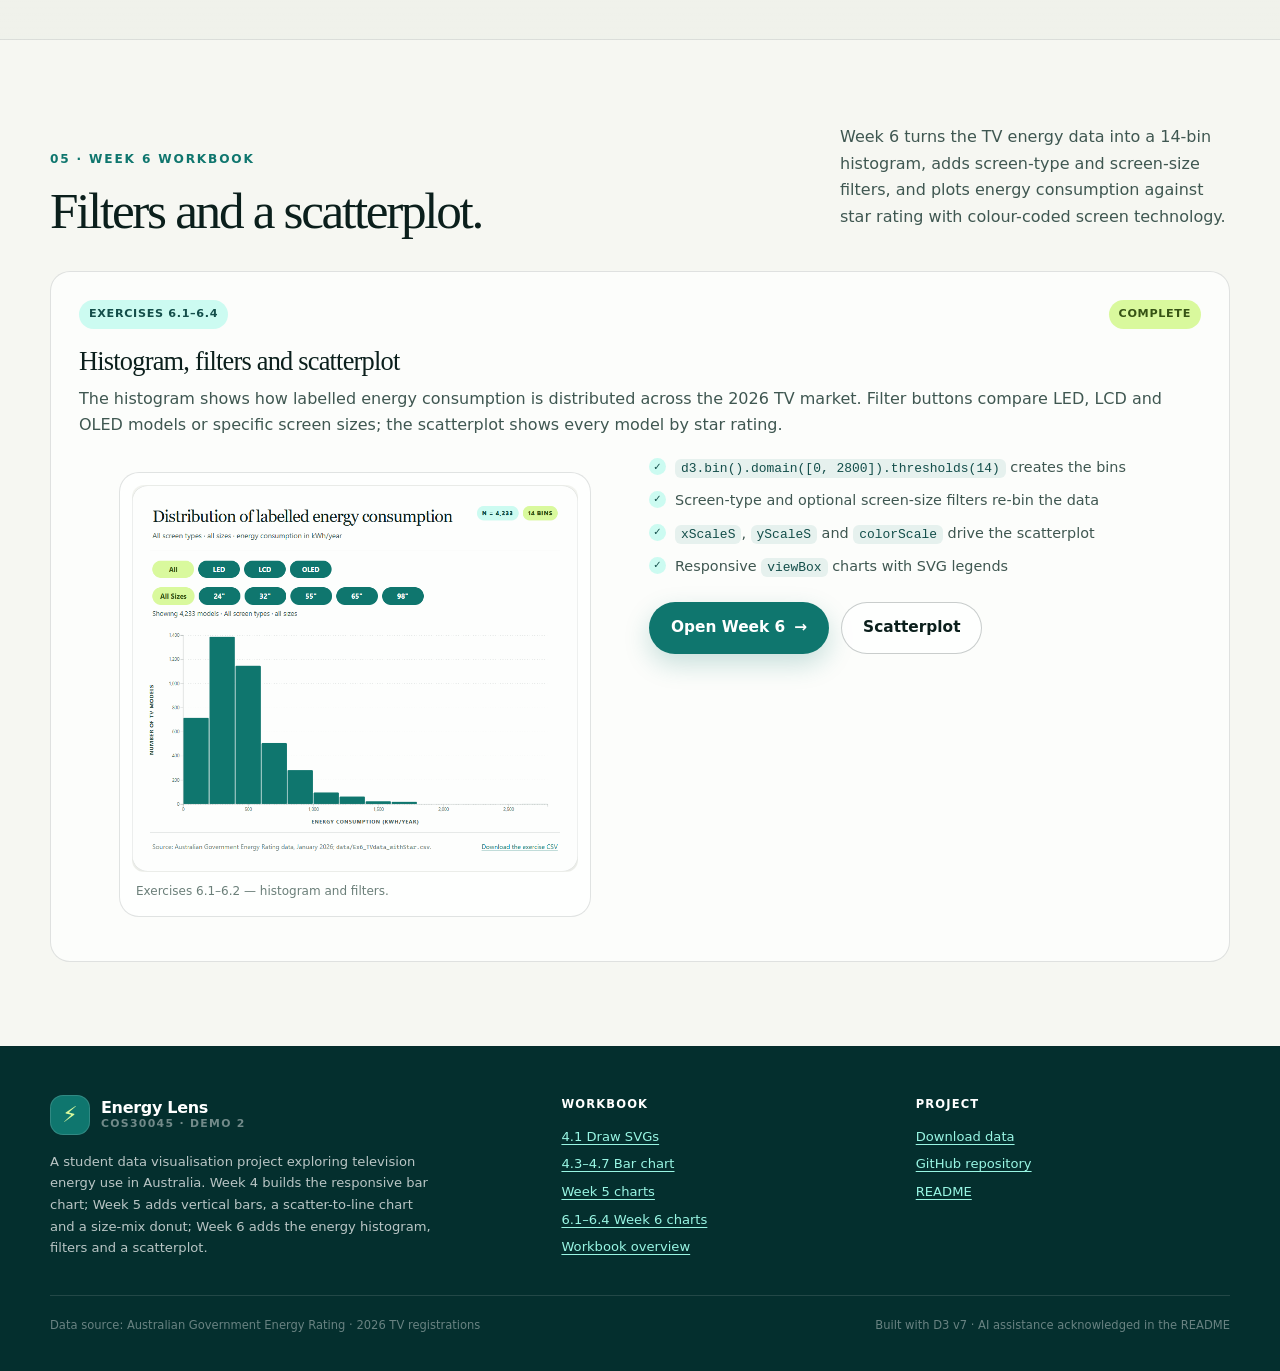
==== commit c66cd14e: "Finish Week 4–6 workbook, dashboard and KNIME workflows for Demo 2 - Add 3 KNIME workflows with embe" ====
--- a/index.html
+++ b/index.html
@@ -21,13 +21,38 @@
         </span>
       </a>
       <nav class="nav-links" aria-label="Primary navigation">
-        <a href="#overview" aria-current="page">Overview</a>
-        <a href="#brand-chart">TV brands</a>
-        <a href="#method">Method</a>
-        <a href="exercises/index.html">Workbook</a>
-        <a href="exercises/exercise-5.html">Week 5 charts</a>
-        <a href="exercises/exercise-6.html">Week 6 charts</a>
-        <a class="nav-cta" href="#brand-chart">Explore chart <span aria-hidden="true">↘</span></a>
+        <a href="index.html#overview" aria-current="page">Overview</a>
+        <a href="index.html#brand-chart">TV brands</a>
+        <details class="nav-group">
+          <summary class="nav-group-label">Week 4</summary>
+          <div class="nav-submenu">
+            <a href="exercises/index.html">Week 4 workbook</a>
+            <a href="exercises/exercise-4.1.html">4.1 Draw SVGs</a>
+            <a href="exercises/exercise-4.2.html">4.2 D3 selections</a>
+            <a href="exercises/exercise-4.3-4.7.html">4.3–4.7 Bar chart</a>
+          </div>
+        </details>
+        <details class="nav-group">
+          <summary class="nav-group-label">Week 5</summary>
+          <div class="nav-submenu">
+            <a href="exercises/exercise-5.html">Week 5 overview</a>
+            <a href="exercises/exercise-5.html#bar">5.1 Vertical bars</a>
+            <a href="exercises/exercise-5.html#line">5.2 Scatter + line</a>
+            <a href="exercises/exercise-5.html#donut">5.3 Donut chart</a>
+            <a href="exercises/exercise-5.html#knime">KNIME recipes</a>
+          </div>
+        </details>
+        <details class="nav-group">
+          <summary class="nav-group-label">Week 6</summary>
+          <div class="nav-submenu">
+            <a href="exercises/exercise-6.html">Week 6 overview</a>
+            <a href="exercises/exercise-6.html#histogram-section">6.1 Histogram</a>
+            <a href="exercises/exercise-6.html#histogram-section">6.2 Filters</a>
+            <a href="exercises/exercise-6.html#scatter">6.3 Scatterplot</a>
+            <a href="exercises/exercise-6.html#tooltip">6.4 Tooltip</a>
+          </div>
+        </details>
+        <a class="nav-cta" href="#brand-chart">Explore chart <span aria-hidden="true">↗</span></a>
       </nav>
     </div>
   </header>
@@ -322,7 +347,7 @@
 
         <article class="hub-card hub-card--wide">
           <div class="svg-toolbar svg-toolbar--spaced">
-            <span class="tag">Exercises 6.1–6.3</span>
+            <span class="tag">Exercises 6.1–6.4</span>
             <span class="tag tag--lime">Complete</span>
           </div>
           <h3>Histogram, filters and scatterplot</h3>
@@ -378,7 +403,7 @@
             <li><a href="exercises/exercise-4.1.html">4.1 Draw SVGs</a></li>
             <li><a href="exercises/exercise-4.3-4.7.html">4.3–4.7 Bar chart</a></li>
             <li><a href="exercises/exercise-5.html">Week 5 charts</a></li>
-            <li><a href="exercises/exercise-6.html">6.1–6.3 Week 6 charts</a></li>
+            <li><a href="exercises/exercise-6.html">6.1–6.4 Week 6 charts</a></li>
             <li><a href="exercises/index.html">Workbook overview</a></li>
           </ul>
         </div>
--- a/style.css
+++ b/style.css
@@ -218,6 +218,94 @@
   background: var(--white);
 }
 
+/* Grouped week navigation */
+.nav-group {
+  position: relative;
+}
+
+.nav-group summary {
+  display: inline-flex;
+  align-items: center;
+  gap: 7px;
+  padding: 9px 13px;
+  border-radius: 999px;
+  color: var(--ink-soft);
+  cursor: pointer;
+  font-size: 0.92rem;
+  font-weight: 600;
+  line-height: 1.2;
+  list-style: none;
+  transition: background 160ms ease, color 160ms ease;
+}
+
+.nav-group summary::-webkit-details-marker {
+  display: none;
+}
+
+.nav-group summary::after {
+  content: "▾";
+  font-size: 0.7em;
+  line-height: 1;
+  transition: transform 160ms ease;
+}
+
+.nav-group summary:hover,
+.nav-group[open] summary {
+  background: rgba(15, 118, 110, 0.08);
+  color: var(--teal-900);
+}
+
+.nav-group summary:focus-visible {
+  outline: 3px solid var(--orange);
+  outline-offset: 3px;
+}
+
+.nav-group[open] summary::after {
+  transform: rotate(180deg);
+}
+
+.nav-group-label.is-current {
+  background: var(--teal-100);
+  color: var(--teal-900);
+}
+
+.nav-submenu {
+  position: absolute;
+  top: calc(100% + 8px);
+  left: 0;
+  z-index: 120;
+  display: grid;
+  min-width: 232px;
+  gap: 2px;
+  padding: 8px;
+  border: 1px solid var(--line);
+  border-radius: var(--radius-sm);
+  background: var(--white);
+  box-shadow: var(--shadow-md);
+}
+
+.nav-submenu a {
+  display: block;
+  padding: 8px 10px;
+  border-radius: 8px;
+  color: var(--ink-soft);
+  font-size: 0.86rem;
+  font-weight: 600;
+  line-height: 1.35;
+  text-decoration: none;
+  white-space: nowrap;
+}
+
+.nav-submenu a:hover {
+  background: var(--teal-100);
+  color: var(--teal-900);
+}
+
+.nav-submenu a[aria-current="page"] {
+  background: var(--teal-700);
+  color: var(--white);
+}
+
 /* ------------------------------------------------------------
    Typography and shared blocks
    ------------------------------------------------------------ */
@@ -2164,7 +2252,8 @@
     min-height: 68px;
   }
 
-  .nav-links a:not(.nav-cta) {
+  .nav-links a:not(.nav-cta),
+  .nav-links .nav-group {
     display: none;
   }
 }
